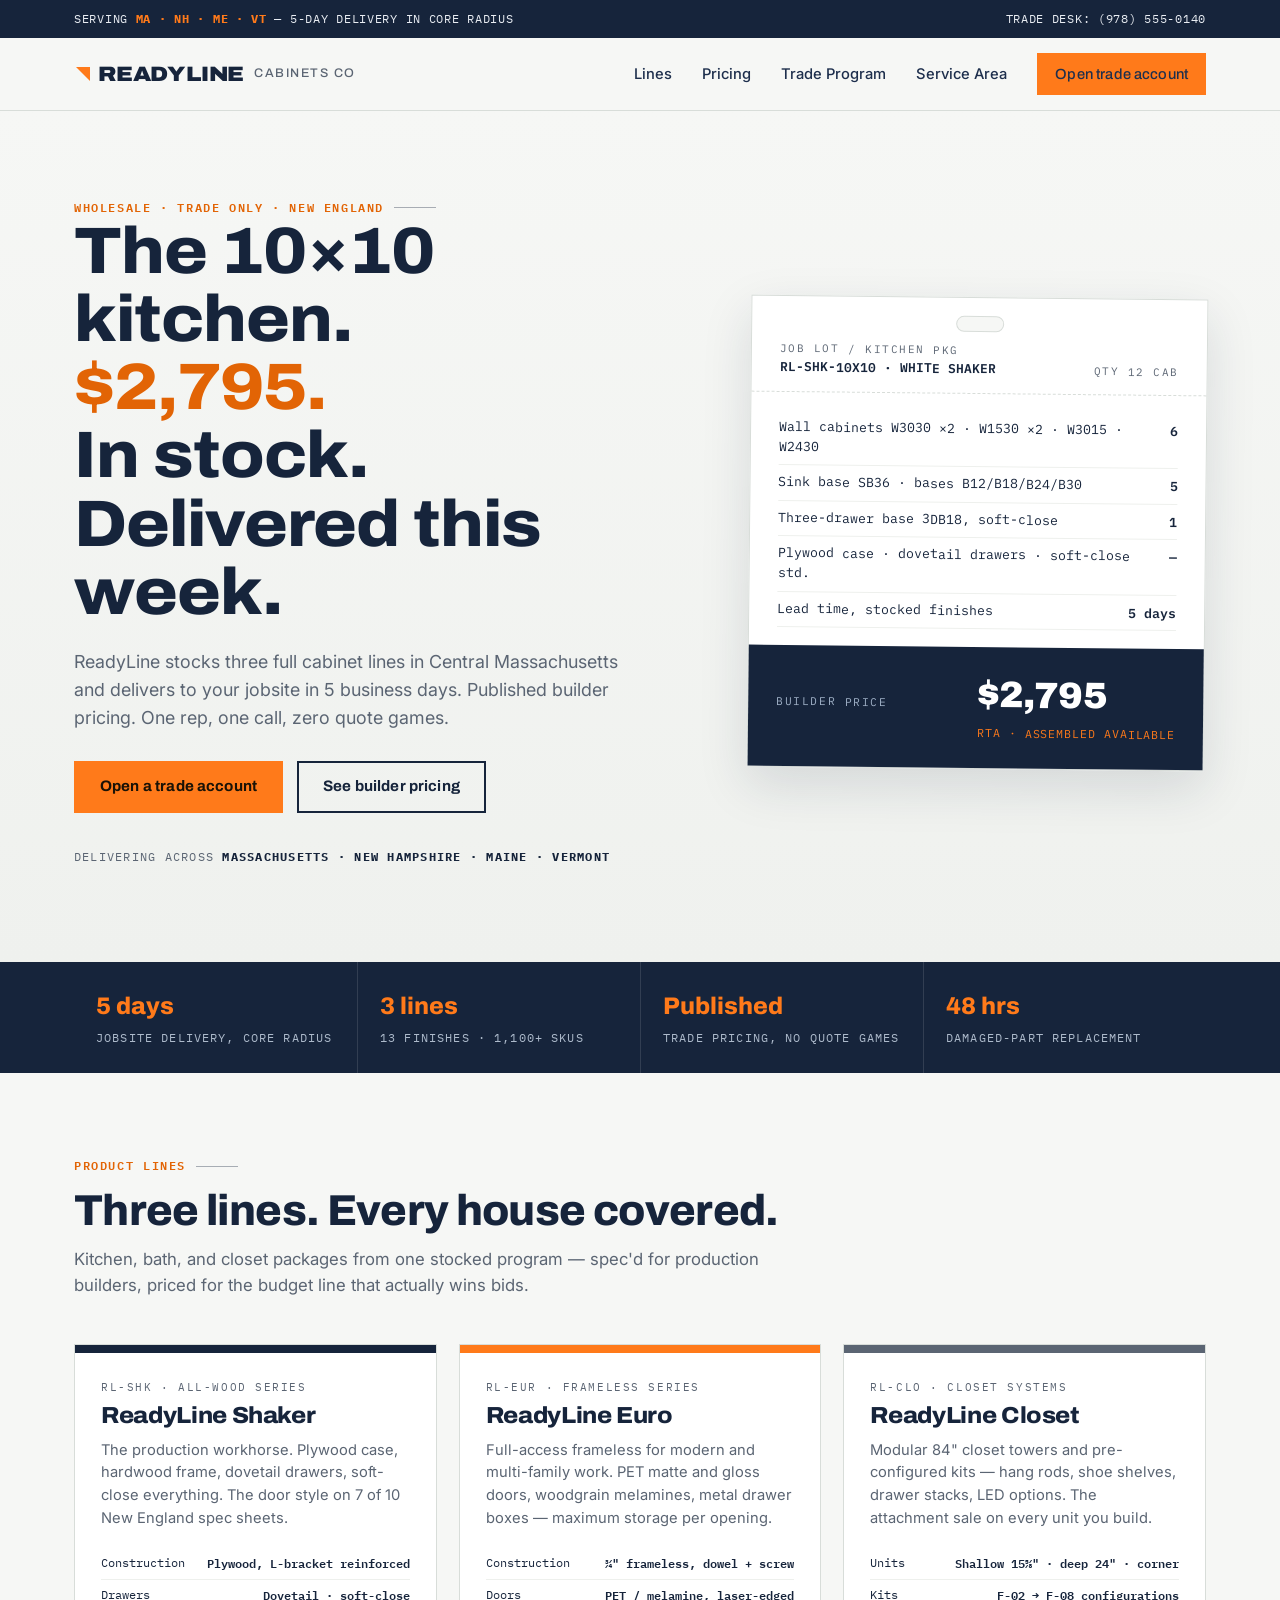
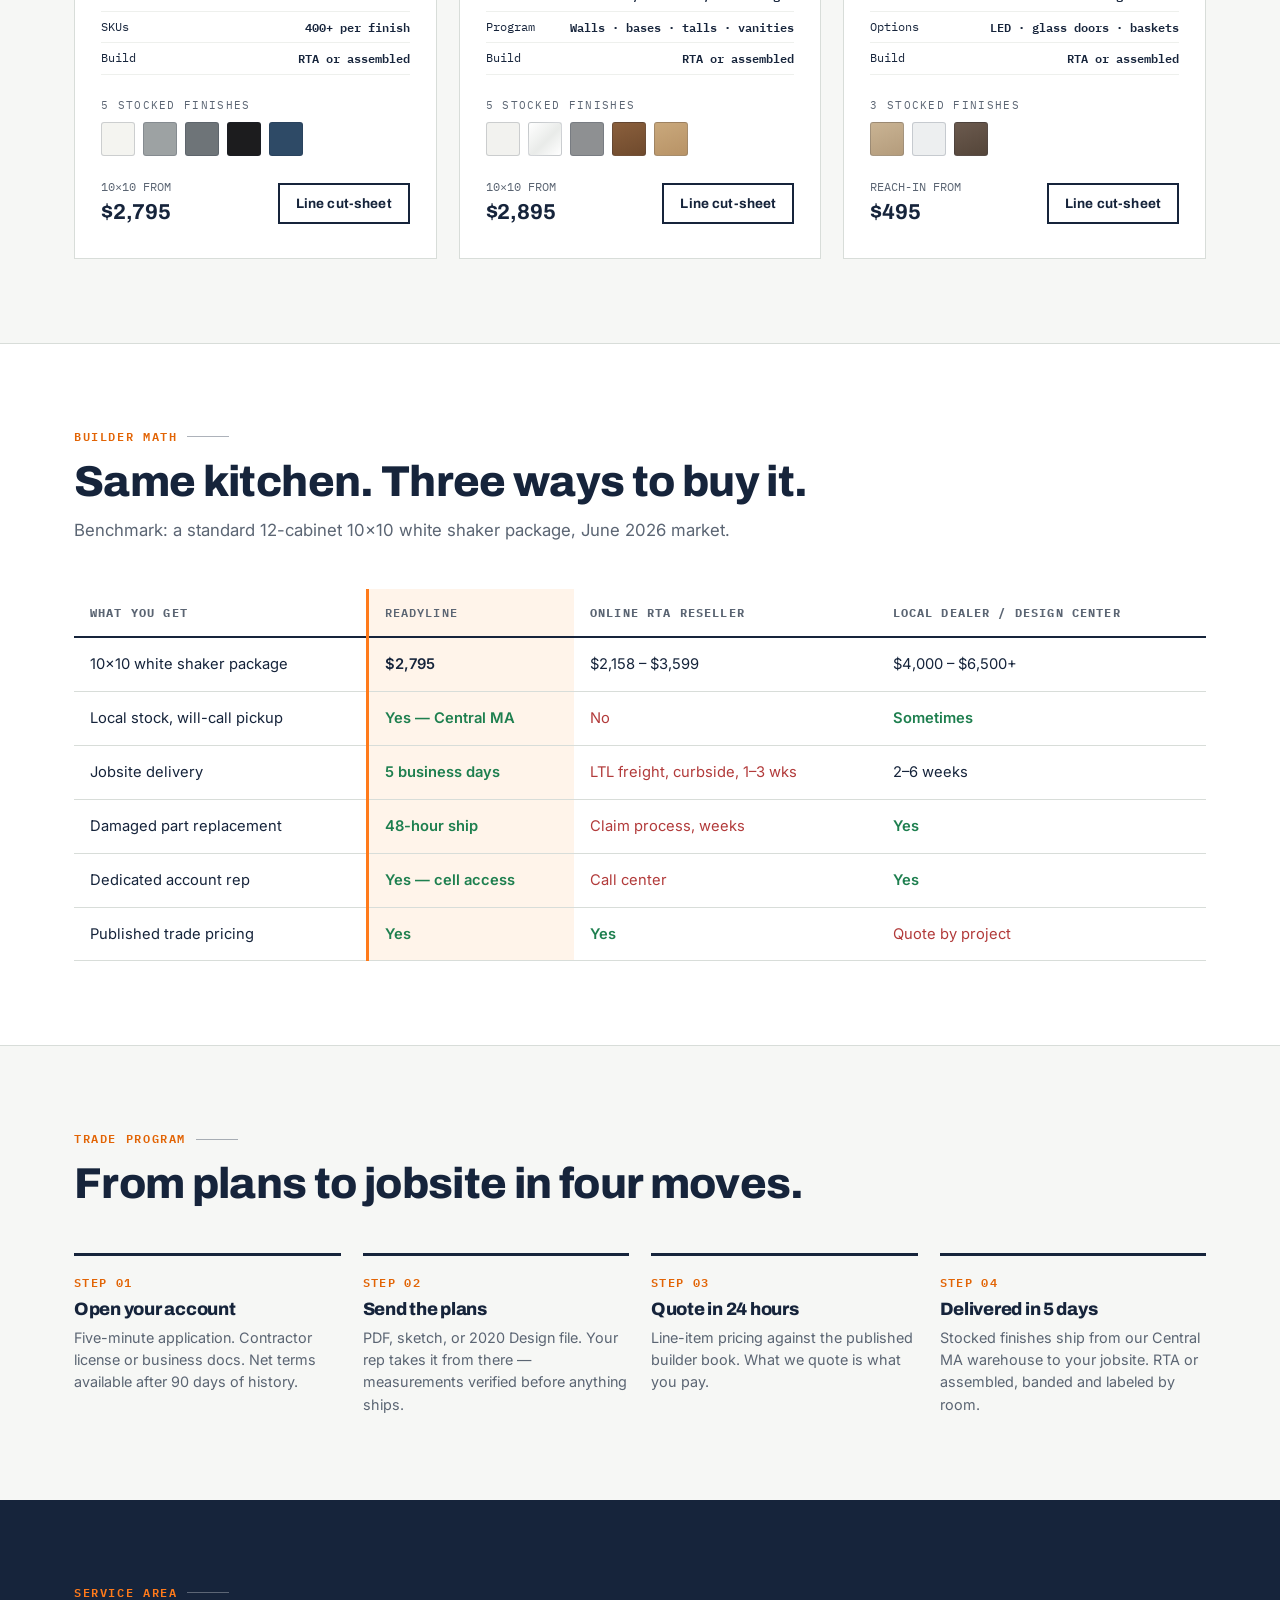
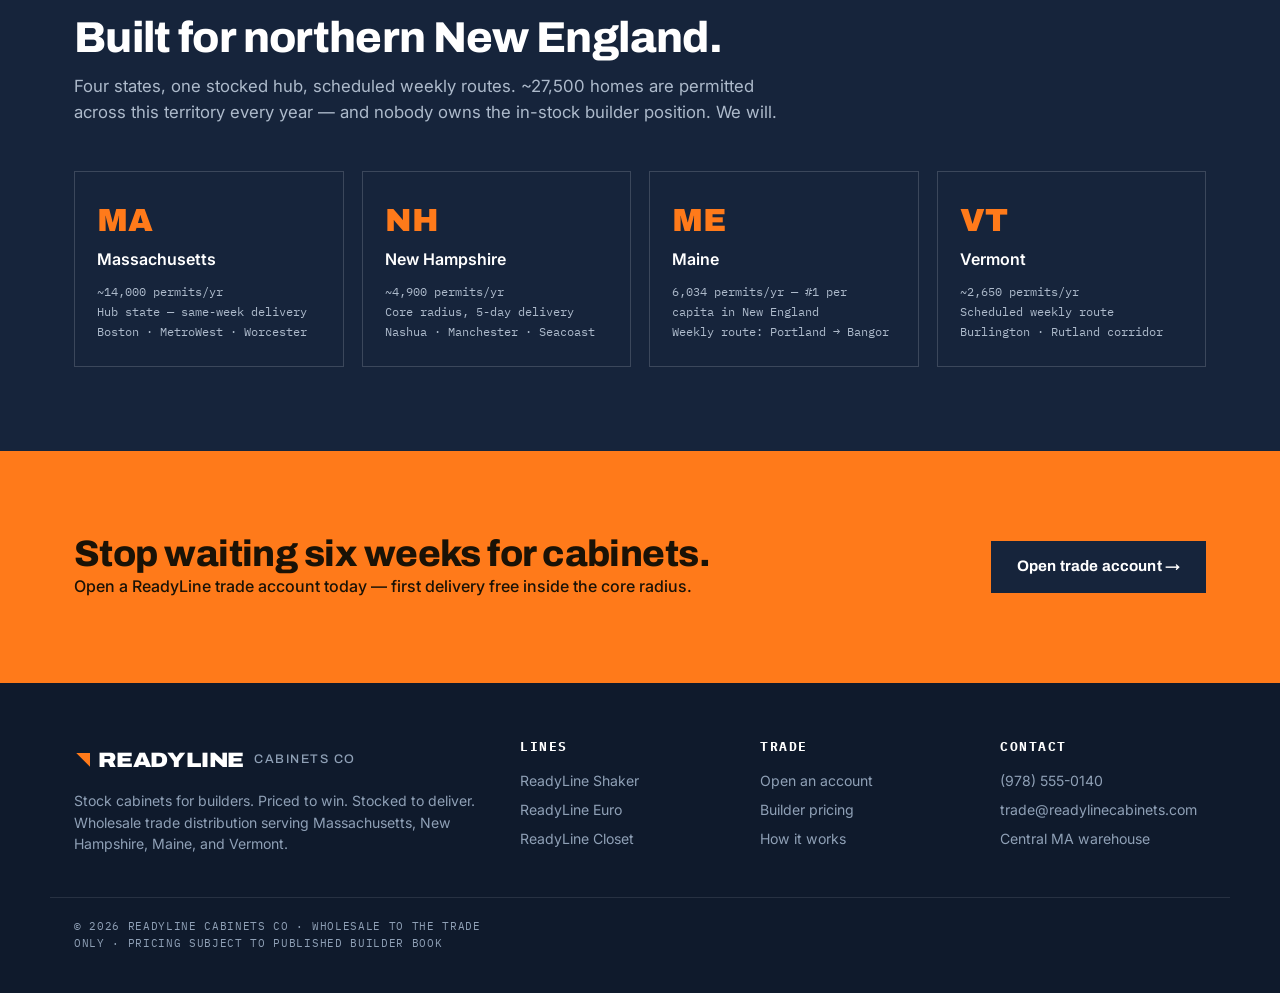
==== index.html @ 05eab41a "Add initial index.html for ReadyLine Cabinets site" ====
<!DOCTYPE html>
<html lang="en">
<head>
<meta charset="UTF-8">
<meta name="viewport" content="width=device-width, initial-scale=1.0">
<title>ReadyLine Cabinets Co — Stock Cabinets for Builders | MA · NH · ME · VT</title>
<meta name="description" content="Wholesale stock cabinets for builders and contractors. 10×10 kitchens from $2,795, in stock and delivered in 5 days across Massachusetts, New Hampshire, Maine and Vermont.">
<link rel="preconnect" href="https://fonts.googleapis.com">
<link rel="preconnect" href="https://fonts.gstatic.com" crossorigin>
<link href="https://fonts.googleapis.com/css2?family=Archivo:wdth,wght@75..125,400..900&family=Inter:wght@400;500;600&family=IBM+Plex+Mono:wght@400;500;600&display=swap" rel="stylesheet">
<style>
:root{
  --ink:#16243B; --ink2:#1E2F4D; --paper:#F6F7F5; --card:#FFFFFF;
  --line:#D8DDD9; --slate:#5B6573; --accent:#FF7A1A; --accent-d:#E26405;
  --ok:#1E7F4F;
  --disp:'Archivo',sans-serif; --body:'Inter',sans-serif; --mono:'IBM Plex Mono',monospace;
}
*{margin:0;padding:0;box-sizing:border-box}
html{scroll-behavior:smooth}
body{font-family:var(--body);color:var(--ink);background:var(--paper);line-height:1.55;font-size:16px}
img{max-width:100%}
a{color:inherit}
.wrap{max-width:1180px;margin:0 auto;padding:0 24px}
.mono{font-family:var(--mono)}
.eyebrow{font-family:var(--mono);font-size:.72rem;font-weight:600;letter-spacing:.14em;text-transform:uppercase;color:var(--accent-d);display:flex;align-items:center;gap:10px}
.eyebrow::after{content:"";flex:0 0 42px;height:1px;background:var(--ink);opacity:.35}
h1,h2,h3{font-family:var(--disp);font-weight:800;line-height:1.04;letter-spacing:-.015em}
section{padding:84px 0}
.reveal{opacity:0;transform:translateY(18px);transition:opacity .6s ease,transform .6s ease}
.reveal.in{opacity:1;transform:none}
@media (prefers-reduced-motion: reduce){.reveal{opacity:1;transform:none;transition:none}}

/* ---------- utility bar ---------- */
.util{background:var(--ink);color:#E9EDF3;font-family:var(--mono);font-size:.74rem;letter-spacing:.06em}
.util .wrap{display:flex;justify-content:space-between;align-items:center;height:38px}
.util b{color:var(--accent)}
.util a{text-decoration:none}
@media(max-width:640px){.util .right{display:none}}

/* ---------- nav ---------- */
nav{position:sticky;top:0;z-index:50;background:rgba(246,247,245,.92);backdrop-filter:blur(8px);border-bottom:1px solid var(--line)}
nav .wrap{display:flex;align-items:center;justify-content:space-between;height:72px}
.logo{font-family:var(--disp);font-weight:900;font-stretch:115%;font-size:1.3rem;letter-spacing:-.01em;text-decoration:none;display:flex;align-items:center;gap:8px}
.logo .tick{width:14px;height:14px;background:var(--accent);clip-path:polygon(0 0,100% 0,100% 100%)}
.logo span{color:var(--slate);font-weight:500;font-stretch:100%;font-size:.78rem;letter-spacing:.12em;margin-left:2px}
.navlinks{display:flex;gap:30px;align-items:center}
.navlinks a{text-decoration:none;font-size:.92rem;font-weight:500;color:var(--ink2)}
.navlinks a:hover{color:var(--accent-d)}
.btn{display:inline-block;font-family:var(--disp);font-weight:700;font-size:.95rem;letter-spacing:.01em;text-decoration:none;border:none;cursor:pointer;padding:14px 26px;transition:transform .15s ease,box-shadow .15s ease}
.btn-orange{background:var(--accent);color:#1A1206}
.btn-orange:hover{background:var(--accent-d);color:#fff;transform:translateY(-1px)}
.btn-ghost{background:transparent;color:var(--ink);box-shadow:inset 0 0 0 2px var(--ink)}
.btn-ghost:hover{background:var(--ink);color:#fff}
.btn-sm{padding:10px 18px;font-size:.85rem}
@media(max-width:880px){.navlinks a:not(.btn){display:none}}

/* ---------- hero ---------- */
.hero{padding:88px 0 96px;background:
  linear-gradient(180deg,var(--paper) 0%,#EFF1EE 100%)}
.hero .wrap{display:grid;grid-template-columns:1.15fr .85fr;gap:56px;align-items:center}
.hero h1{font-size:clamp(2.5rem,5.2vw,4.1rem);font-stretch:108%}
.hero h1 .price{color:var(--accent-d);white-space:nowrap}
.hero p.lede{margin:22px 0 30px;font-size:1.12rem;color:var(--slate);max-width:34rem}
.hero .ctas{display:flex;gap:14px;flex-wrap:wrap}
.hero .states{margin-top:34px;font-family:var(--mono);font-size:.78rem;letter-spacing:.1em;color:var(--slate)}
.hero .states b{color:var(--ink)}

/* pallet tag */
.tag{background:var(--card);border:1px solid var(--line);box-shadow:0 18px 50px rgba(22,36,59,.13);position:relative;font-family:var(--mono);transform:rotate(.6deg)}
.tag::before{content:"";position:absolute;top:18px;left:50%;transform:translateX(-50%);width:46px;height:14px;border-radius:8px;background:var(--paper);border:1px solid var(--line)}
.tag .head{padding:44px 28px 14px;border-bottom:1px dashed var(--line);display:flex;justify-content:space-between;align-items:flex-end}
.tag .head .lot{font-size:.68rem;letter-spacing:.14em;color:var(--slate)}
.tag .head .sku{font-weight:600;font-size:.8rem}
.tag .bodyrows{padding:18px 28px;font-size:.82rem}
.tag .row{display:flex;justify-content:space-between;padding:7px 0;border-bottom:1px solid #EEF0ED}
.tag .row span:last-child{font-weight:600}
.tag .total{padding:20px 28px 26px;display:flex;justify-content:space-between;align-items:baseline;background:var(--ink);color:#fff}
.tag .total .lbl{font-size:.7rem;letter-spacing:.14em;color:#9FB0C6}
.tag .total .amt{font-family:var(--disp);font-weight:900;font-size:2.3rem;letter-spacing:-.02em}
.tag .total .amt small{font-family:var(--mono);font-size:.72rem;font-weight:400;color:var(--accent);display:block;text-align:right;letter-spacing:.08em}
@media(max-width:880px){.hero .wrap{grid-template-columns:1fr}.tag{transform:none;max-width:430px}}

/* ---------- trust strip ---------- */
.strip{background:var(--ink);color:#fff;padding:0}
.strip .wrap{display:grid;grid-template-columns:repeat(4,1fr)}
.strip .cell{padding:26px 22px;border-left:1px solid rgba(255,255,255,.12)}
.strip .cell:first-child{border-left:none}
.strip .num{font-family:var(--disp);font-weight:800;font-size:1.5rem;color:var(--accent)}
.strip .cap{font-family:var(--mono);font-size:.72rem;letter-spacing:.1em;color:#ADBACB;text-transform:uppercase;margin-top:4px}
@media(max-width:880px){.strip .wrap{grid-template-columns:repeat(2,1fr)}.strip .cell:nth-child(3){border-left:none}}

/* ---------- lines ---------- */
.sec-head{max-width:46rem;margin-bottom:46px}
.sec-head h2{font-size:clamp(1.9rem,3.4vw,2.7rem);margin:14px 0 12px}
.sec-head p{color:var(--slate);font-size:1.05rem}
.lines{display:grid;grid-template-columns:repeat(3,1fr);gap:22px}
.linecard{background:var(--card);border:1px solid var(--line);display:flex;flex-direction:column;transition:transform .18s ease,box-shadow .18s ease}
.linecard:hover{transform:translateY(-4px);box-shadow:0 16px 40px rgba(22,36,59,.10)}
.lc-band{height:8px}
.lc-pad{padding:26px 26px 28px;display:flex;flex-direction:column;flex:1}
.lc-code{font-family:var(--mono);font-size:.7rem;letter-spacing:.14em;color:var(--slate)}
.linecard h3{font-size:1.45rem;margin:8px 0 10px;font-stretch:106%}
.linecard p{font-size:.92rem;color:var(--slate);flex:0}
.specs{margin:18px 0 6px;font-family:var(--mono);font-size:.76rem}
.specs div{display:flex;justify-content:space-between;padding:6px 0;border-bottom:1px solid #EEF0ED}
.specs div span:last-child{font-weight:600;color:var(--ink)}
.fin-lbl{font-family:var(--mono);font-size:.68rem;letter-spacing:.12em;text-transform:uppercase;color:var(--slate);margin:16px 0 8px}
.swatches{display:flex;gap:8px;flex-wrap:wrap}
.sw{width:34px;height:34px;border-radius:3px;border:1px solid rgba(22,36,59,.18);position:relative;cursor:default}
.sw[data-n]:hover::after{content:attr(data-n);position:absolute;bottom:42px;left:50%;transform:translateX(-50%);background:var(--ink);color:#fff;font-family:var(--mono);font-size:.64rem;padding:4px 8px;white-space:nowrap;z-index:5}
.lc-foot{margin-top:auto;padding-top:22px;display:flex;justify-content:space-between;align-items:center}
.lc-from{font-family:var(--mono);font-size:.74rem;color:var(--slate)}
.lc-from b{display:block;font-family:var(--disp);font-size:1.35rem;color:var(--ink);letter-spacing:-.01em}
@media(max-width:980px){.lines{grid-template-columns:1fr;max-width:520px}}

/* ---------- compare ---------- */
.compare{background:#fff;border-top:1px solid var(--line);border-bottom:1px solid var(--line)}
table.cmp{width:100%;border-collapse:collapse;font-size:.92rem;background:var(--card)}
.cmp th,.cmp td{padding:15px 16px;text-align:left;border-bottom:1px solid var(--line)}
.cmp thead th{font-family:var(--mono);font-size:.72rem;letter-spacing:.1em;text-transform:uppercase;color:var(--slate);border-bottom:2px solid var(--ink)}
.cmp .rl{background:#FFF4EA;border-left:3px solid var(--accent);font-weight:600}
.cmp td.y{color:var(--ok);font-weight:600}
.cmp td.n{color:#B23B3B}
.cmp-scroll{overflow-x:auto}

/* ---------- steps ---------- */
.steps{display:grid;grid-template-columns:repeat(4,1fr);gap:22px}
.step{border-top:3px solid var(--ink);padding-top:18px}
.step .k{font-family:var(--mono);font-size:.72rem;letter-spacing:.12em;color:var(--accent-d);font-weight:600}
.step h3{font-size:1.12rem;margin:8px 0 8px}
.step p{font-size:.9rem;color:var(--slate)}
@media(max-width:880px){.steps{grid-template-columns:repeat(2,1fr)}}
@media(max-width:560px){.steps{grid-template-columns:1fr}}

/* ---------- service area ---------- */
.area{background:var(--ink);color:#fff}
.area .eyebrow{color:var(--accent)}
.area .eyebrow::after{background:#fff;opacity:.3}
.area .sec-head p{color:#ADBACB}
.stgrid{display:grid;grid-template-columns:repeat(4,1fr);gap:18px}
.st{border:1px solid rgba(255,255,255,.16);padding:24px 22px}
.st .ab{font-family:var(--disp);font-weight:900;font-size:2rem;color:var(--accent)}
.st .nm{font-weight:600;margin:2px 0 10px}
.st .dt{font-family:var(--mono);font-size:.74rem;color:#ADBACB;line-height:1.7}
@media(max-width:880px){.stgrid{grid-template-columns:repeat(2,1fr)}}

/* ---------- cta band ---------- */
.band{background:var(--accent);color:#1A1206}
.band .wrap{display:flex;justify-content:space-between;align-items:center;gap:30px;flex-wrap:wrap}
.band h2{font-size:clamp(1.6rem,3vw,2.3rem)}
.band p{font-weight:500}
.band .btn{background:var(--ink);color:#fff}
.band .btn:hover{background:#0D1626}

/* ---------- footer ---------- */
footer{background:#0F1A2C;color:#8FA0B6;padding:54px 0 40px;font-size:.88rem}
footer .wrap{display:grid;grid-template-columns:2fr 1fr 1fr 1fr;gap:34px}
footer .logo{color:#fff}
footer h4{color:#fff;font-size:.8rem;font-family:var(--mono);letter-spacing:.12em;text-transform:uppercase;margin-bottom:14px}
footer a{display:block;text-decoration:none;margin:7px 0}
footer a:hover{color:var(--accent)}
.foot-note{border-top:1px solid rgba(255,255,255,.1);margin-top:40px;padding-top:20px;font-family:var(--mono);font-size:.7rem;letter-spacing:.06em}
@media(max-width:880px){footer .wrap{grid-template-columns:1fr 1fr}}
</style>
</head>
<body>

<div class="util">
  <div class="wrap">
    <div>SERVING <b>MA · NH · ME · VT</b> — 5-DAY DELIVERY IN CORE RADIUS</div>
    <div class="right"><a href="tel:+19785550140">TRADE DESK: (978) 555-0140</a></div>
  </div>
</div>

<nav>
  <div class="wrap">
    <a class="logo" href="#"><span class="tick"></span>READYLINE<span>CABINETS CO</span></a>
    <div class="navlinks">
      <a href="#lines">Lines</a>
      <a href="#pricing">Pricing</a>
      <a href="#how">Trade Program</a>
      <a href="#area">Service Area</a>
      <a class="btn btn-orange btn-sm" href="#trade">Open trade account</a>
    </div>
  </div>
</nav>

<header class="hero">
  <div class="wrap">
    <div>
      <div class="eyebrow">Wholesale · Trade Only · New England</div>
      <h1>The 10×10 kitchen.<br><span class="price">$2,795.</span><br>In stock. Delivered this week.</h1>
      <p class="lede">ReadyLine stocks three full cabinet lines in Central Massachusetts and delivers to your jobsite in 5 business days. Published builder pricing. One rep, one call, zero quote games.</p>
      <div class="ctas">
        <a class="btn btn-orange" href="#trade">Open a trade account</a>
        <a class="btn btn-ghost" href="#pricing">See builder pricing</a>
      </div>
      <div class="states">DELIVERING ACROSS <b>MASSACHUSETTS · NEW HAMPSHIRE · MAINE · VERMONT</b></div>
    </div>

    <aside class="tag" aria-label="10x10 kitchen price tag">
      <div class="head">
        <div>
          <div class="lot">JOB LOT / KITCHEN PKG</div>
          <div class="sku">RL-SHK-10X10 · WHITE SHAKER</div>
        </div>
        <div class="lot">QTY 12 CAB</div>
      </div>
      <div class="bodyrows">
        <div class="row"><span>Wall cabinets W3030 ×2 · W1530 ×2 · W3015 · W2430</span><span>6</span></div>
        <div class="row"><span>Sink base SB36 · bases B12/B18/B24/B30</span><span>5</span></div>
        <div class="row"><span>Three-drawer base 3DB18, soft-close</span><span>1</span></div>
        <div class="row"><span>Plywood case · dovetail drawers · soft-close std.</span><span>—</span></div>
        <div class="row"><span>Lead time, stocked finishes</span><span>5 days</span></div>
      </div>
      <div class="total">
        <div class="lbl">BUILDER PRICE</div>
        <div class="amt">$2,795<small>RTA · ASSEMBLED AVAILABLE</small></div>
      </div>
    </aside>
  </div>
</header>

<div class="strip">
  <div class="wrap">
    <div class="cell"><div class="num">5 days</div><div class="cap">Jobsite delivery, core radius</div></div>
    <div class="cell"><div class="num">3 lines</div><div class="cap">13 finishes · 1,100+ SKUs</div></div>
    <div class="cell"><div class="num">Published</div><div class="cap">Trade pricing, no quote games</div></div>
    <div class="cell"><div class="num">48 hrs</div><div class="cap">Damaged-part replacement</div></div>
  </div>
</div>

<section id="lines">
  <div class="wrap">
    <div class="sec-head reveal">
      <div class="eyebrow">Product Lines</div>
      <h2>Three lines. Every house covered.</h2>
      <p>Kitchen, bath, and closet packages from one stocked program — spec'd for production builders, priced for the budget line that actually wins bids.</p>
    </div>
    <div class="lines">

      <article class="linecard reveal">
        <div class="lc-band" style="background:var(--ink)"></div>
        <div class="lc-pad">
          <div class="lc-code">RL-SHK · ALL-WOOD SERIES</div>
          <h3>ReadyLine Shaker</h3>
          <p>The production workhorse. Plywood case, hardwood frame, dovetail drawers, soft-close everything. The door style on 7 of 10 New England spec sheets.</p>
          <div class="specs">
            <div><span>Construction</span><span>Plywood, L-bracket reinforced</span></div>
            <div><span>Drawers</span><span>Dovetail · soft-close</span></div>
            <div><span>SKUs</span><span>400+ per finish</span></div>
            <div><span>Build</span><span>RTA or assembled</span></div>
          </div>
          <div class="fin-lbl">5 stocked finishes</div>
          <div class="swatches">
            <div class="sw" data-n="White Shaker" style="background:#F4F4F0"></div>
            <div class="sw" data-n="Gray Shaker" style="background:#9DA2A3"></div>
            <div class="sw" data-n="Modern Slate" style="background:#6E7478"></div>
            <div class="sw" data-n="Onyx Black" style="background:#1C1C1E"></div>
            <div class="sw" data-n="Signature Blue" style="background:#2E4A66"></div>
          </div>
          <div class="lc-foot">
            <div class="lc-from">10×10 FROM<b>$2,795</b></div>
            <a class="btn btn-ghost btn-sm" href="#trade">Line cut-sheet</a>
          </div>
        </div>
      </article>

      <article class="linecard reveal">
        <div class="lc-band" style="background:var(--accent)"></div>
        <div class="lc-pad">
          <div class="lc-code">RL-EUR · FRAMELESS SERIES</div>
          <h3>ReadyLine Euro</h3>
          <p>Full-access frameless for modern and multi-family work. PET matte and gloss doors, woodgrain melamines, metal drawer boxes — maximum storage per opening.</p>
          <div class="specs">
            <div><span>Construction</span><span>¾" frameless, dowel + screw</span></div>
            <div><span>Doors</span><span>PET / melamine, laser-edged</span></div>
            <div><span>Program</span><span>Walls · bases · talls · vanities</span></div>
            <div><span>Build</span><span>RTA or assembled</span></div>
          </div>
          <div class="fin-lbl">5 stocked finishes</div>
          <div class="swatches">
            <div class="sw" data-n="Frost White (matte)" style="background:#F2F2EF"></div>
            <div class="sw" data-n="Glacial White (gloss)" style="background:linear-gradient(135deg,#FFFFFF 0%,#E9EBE9 55%,#FFFFFF 100%)"></div>
            <div class="sw" data-n="Stone Grey" style="background:#8E9092"></div>
            <div class="sw" data-n="Natural Walnut" style="background:linear-gradient(160deg,#8A5F3C,#6F4A2D)"></div>
            <div class="sw" data-n="White Oak" style="background:linear-gradient(160deg,#C9A87C,#B89366)"></div>
          </div>
          <div class="lc-foot">
            <div class="lc-from">10×10 FROM<b>$2,895</b></div>
            <a class="btn btn-ghost btn-sm" href="#trade">Line cut-sheet</a>
          </div>
        </div>
      </article>

      <article class="linecard reveal">
        <div class="lc-band" style="background:var(--slate)"></div>
        <div class="lc-pad">
          <div class="lc-code">RL-CLO · CLOSET SYSTEMS</div>
          <h3>ReadyLine Closet</h3>
          <p>Modular 84" closet towers and pre-configured kits — hang rods, shoe shelves, drawer stacks, LED options. The attachment sale on every unit you build.</p>
          <div class="specs">
            <div><span>Units</span><span>Shallow 15⅝" · deep 24" · corner</span></div>
            <div><span>Kits</span><span>F-02 → F-08 configurations</span></div>
            <div><span>Options</span><span>LED · glass doors · baskets</span></div>
            <div><span>Build</span><span>RTA or assembled</span></div>
          </div>
          <div class="fin-lbl">3 stocked finishes</div>
          <div class="swatches">
            <div class="sw" data-n="Beachwood" style="background:linear-gradient(160deg,#C9B393,#B49C7C)"></div>
            <div class="sw" data-n="Ice" style="background:#EDEFF0"></div>
            <div class="sw" data-n="Smokewood" style="background:linear-gradient(160deg,#6B5A4E,#544539)"></div>
          </div>
          <div class="lc-foot">
            <div class="lc-from">REACH-IN FROM<b>$495</b></div>
            <a class="btn btn-ghost btn-sm" href="#trade">Line cut-sheet</a>
          </div>
        </div>
      </article>

    </div>
  </div>
</section>

<section class="compare" id="pricing">
  <div class="wrap">
    <div class="sec-head reveal">
      <div class="eyebrow">Builder Math</div>
      <h2>Same kitchen. Three ways to buy it.</h2>
      <p>Benchmark: a standard 12-cabinet 10×10 white shaker package, June 2026 market.</p>
    </div>
    <div class="cmp-scroll reveal">
      <table class="cmp">
        <thead>
          <tr><th>What you get</th><th class="rl">ReadyLine</th><th>Online RTA reseller</th><th>Local dealer / design center</th></tr>
        </thead>
        <tbody>
          <tr><td>10×10 white shaker package</td><td class="rl">$2,795</td><td>$2,158 – $3,599</td><td>$4,000 – $6,500+</td></tr>
          <tr><td>Local stock, will-call pickup</td><td class="rl y">Yes — Central MA</td><td class="n">No</td><td class="y">Sometimes</td></tr>
          <tr><td>Jobsite delivery</td><td class="rl y">5 business days</td><td class="n">LTL freight, curbside, 1–3 wks</td><td>2–6 weeks</td></tr>
          <tr><td>Damaged part replacement</td><td class="rl y">48-hour ship</td><td class="n">Claim process, weeks</td><td class="y">Yes</td></tr>
          <tr><td>Dedicated account rep</td><td class="rl y">Yes — cell access</td><td class="n">Call center</td><td class="y">Yes</td></tr>
          <tr><td>Published trade pricing</td><td class="rl y">Yes</td><td class="y">Yes</td><td class="n">Quote by project</td></tr>
        </tbody>
      </table>
    </div>
  </div>
</section>

<section id="how">
  <div class="wrap">
    <div class="sec-head reveal">
      <div class="eyebrow">Trade Program</div>
      <h2>From plans to jobsite in four moves.</h2>
    </div>
    <div class="steps">
      <div class="step reveal"><div class="k">STEP 01</div><h3>Open your account</h3><p>Five-minute application. Contractor license or business docs. Net terms available after 90 days of history.</p></div>
      <div class="step reveal"><div class="k">STEP 02</div><h3>Send the plans</h3><p>PDF, sketch, or 2020 Design file. Your rep takes it from there — measurements verified before anything ships.</p></div>
      <div class="step reveal"><div class="k">STEP 03</div><h3>Quote in 24 hours</h3><p>Line-item pricing against the published builder book. What we quote is what you pay.</p></div>
      <div class="step reveal"><div class="k">STEP 04</div><h3>Delivered in 5 days</h3><p>Stocked finishes ship from our Central MA warehouse to your jobsite. RTA or assembled, banded and labeled by room.</p></div>
    </div>
  </div>
</section>

<section class="area" id="area">
  <div class="wrap">
    <div class="sec-head reveal">
      <div class="eyebrow">Service Area</div>
      <h2>Built for northern New England.</h2>
      <p>Four states, one stocked hub, scheduled weekly routes. ~27,500 homes are permitted across this territory every year — and nobody owns the in-stock builder position. We will.</p>
    </div>
    <div class="stgrid">
      <div class="st reveal"><div class="ab">MA</div><div class="nm">Massachusetts</div><div class="dt">~14,000 permits/yr<br>Hub state — same-week delivery<br>Boston · MetroWest · Worcester</div></div>
      <div class="st reveal"><div class="ab">NH</div><div class="nm">New Hampshire</div><div class="dt">~4,900 permits/yr<br>Core radius, 5-day delivery<br>Nashua · Manchester · Seacoast</div></div>
      <div class="st reveal"><div class="ab">ME</div><div class="nm">Maine</div><div class="dt">6,034 permits/yr — #1 per capita in New England<br>Weekly route: Portland → Bangor</div></div>
      <div class="st reveal"><div class="ab">VT</div><div class="nm">Vermont</div><div class="dt">~2,650 permits/yr<br>Scheduled weekly route<br>Burlington · Rutland corridor</div></div>
    </div>
  </div>
</section>

<section class="band" id="trade">
  <div class="wrap">
    <div>
      <h2>Stop waiting six weeks for cabinets.</h2>
      <p>Open a ReadyLine trade account today — first delivery free inside the core radius.</p>
    </div>
    <a class="btn" href="mailto:trade@readylinecabinets.com">Open trade account →</a>
  </div>
</section>

<footer>
  <div class="wrap">
    <div>
      <a class="logo" href="#"><span class="tick"></span>READYLINE<span style="color:#8FA0B6">CABINETS CO</span></a>
      <p style="margin-top:14px;max-width:30rem">Stock cabinets for builders. Priced to win. Stocked to deliver. Wholesale trade distribution serving Massachusetts, New Hampshire, Maine, and Vermont.</p>
    </div>
    <div>
      <h4>Lines</h4>
      <a href="#lines">ReadyLine Shaker</a>
      <a href="#lines">ReadyLine Euro</a>
      <a href="#lines">ReadyLine Closet</a>
    </div>
    <div>
      <h4>Trade</h4>
      <a href="#trade">Open an account</a>
      <a href="#pricing">Builder pricing</a>
      <a href="#how">How it works</a>
    </div>
    <div>
      <h4>Contact</h4>
      <a href="tel:+19785550140">(978) 555-0140</a>
      <a href="mailto:trade@readylinecabinets.com">trade@readylinecabinets.com</a>
      <a href="#area">Central MA warehouse</a>
    </div>
  </div>
  <div class="wrap foot-note">© 2026 READYLINE CABINETS CO · WHOLESALE TO THE TRADE ONLY · PRICING SUBJECT TO PUBLISHED BUILDER BOOK</div>
</footer>

<script>
const io = new IntersectionObserver((es)=>{es.forEach(e=>{if(e.isIntersecting){e.target.classList.add('in');io.unobserve(e.target)}})},{threshold:.12});
document.querySelectorAll('.reveal').forEach(el=>io.observe(el));
</script>
</body>
  </html>
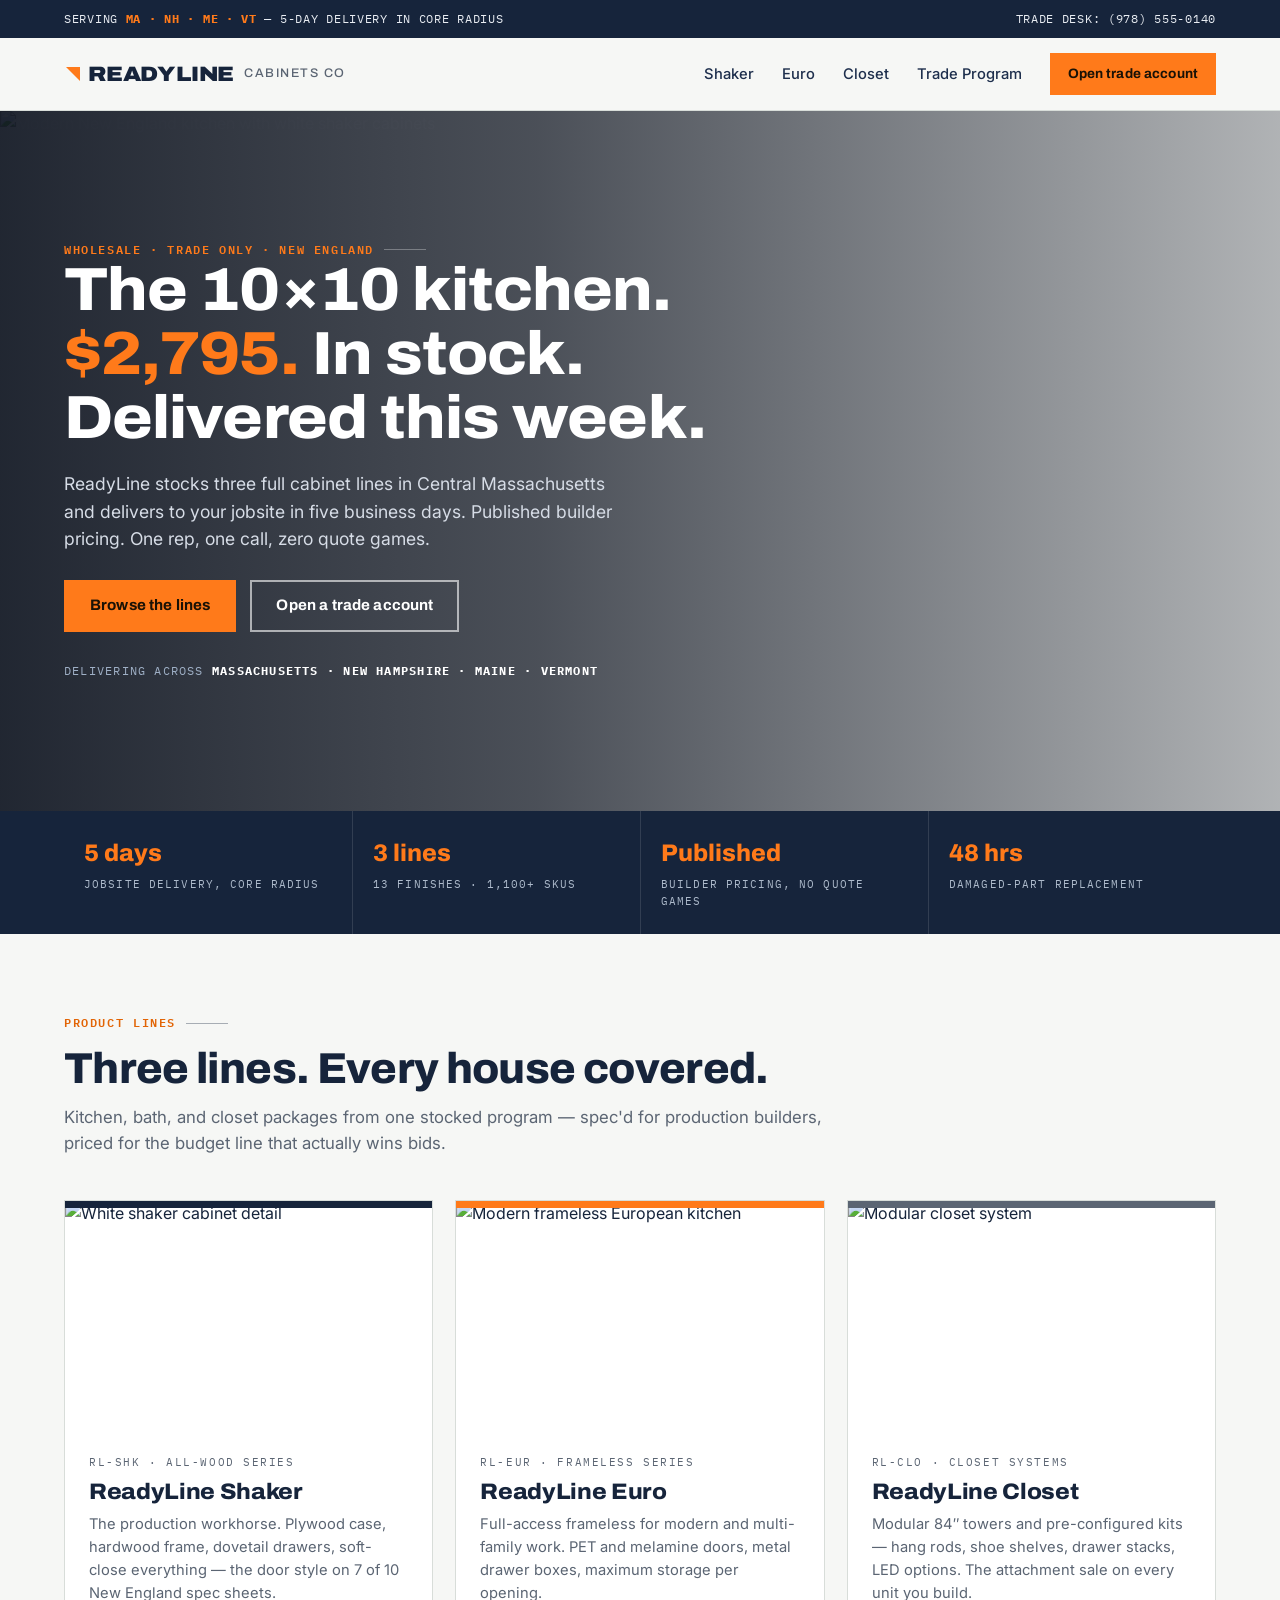
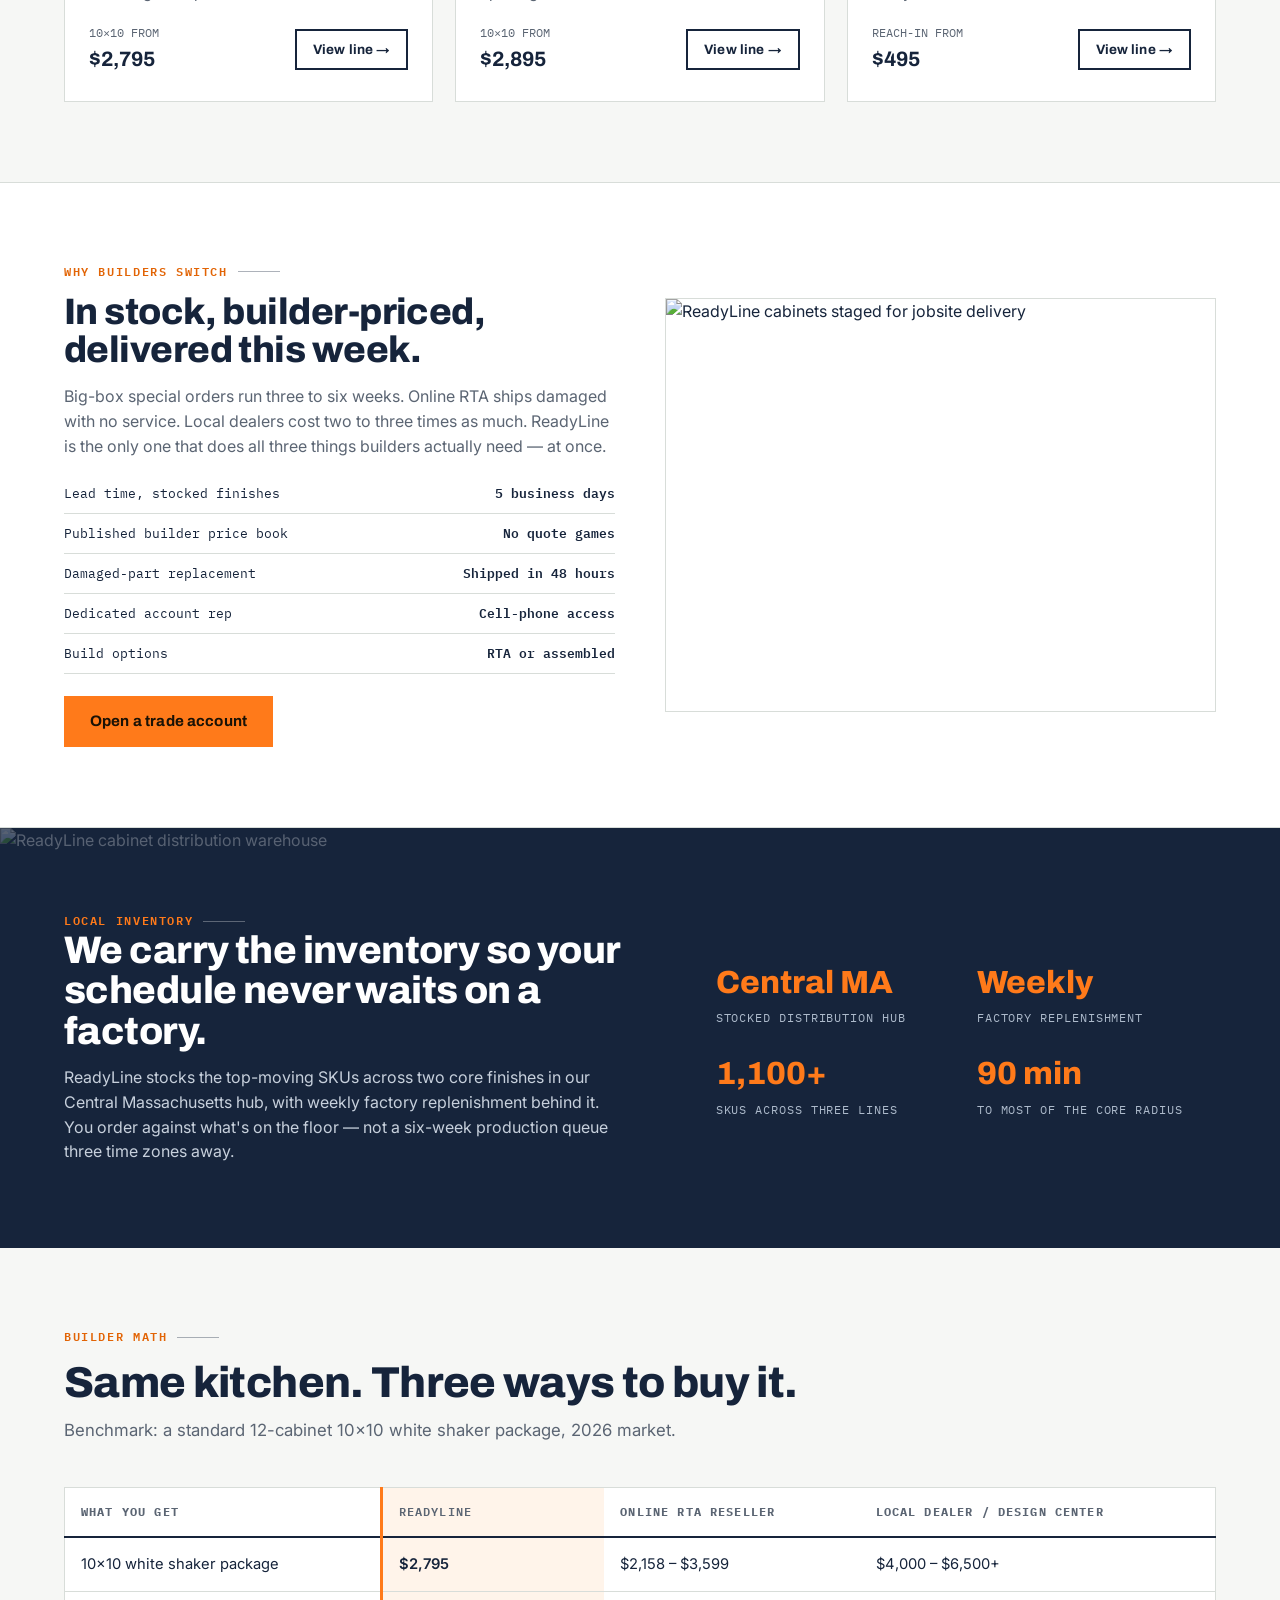
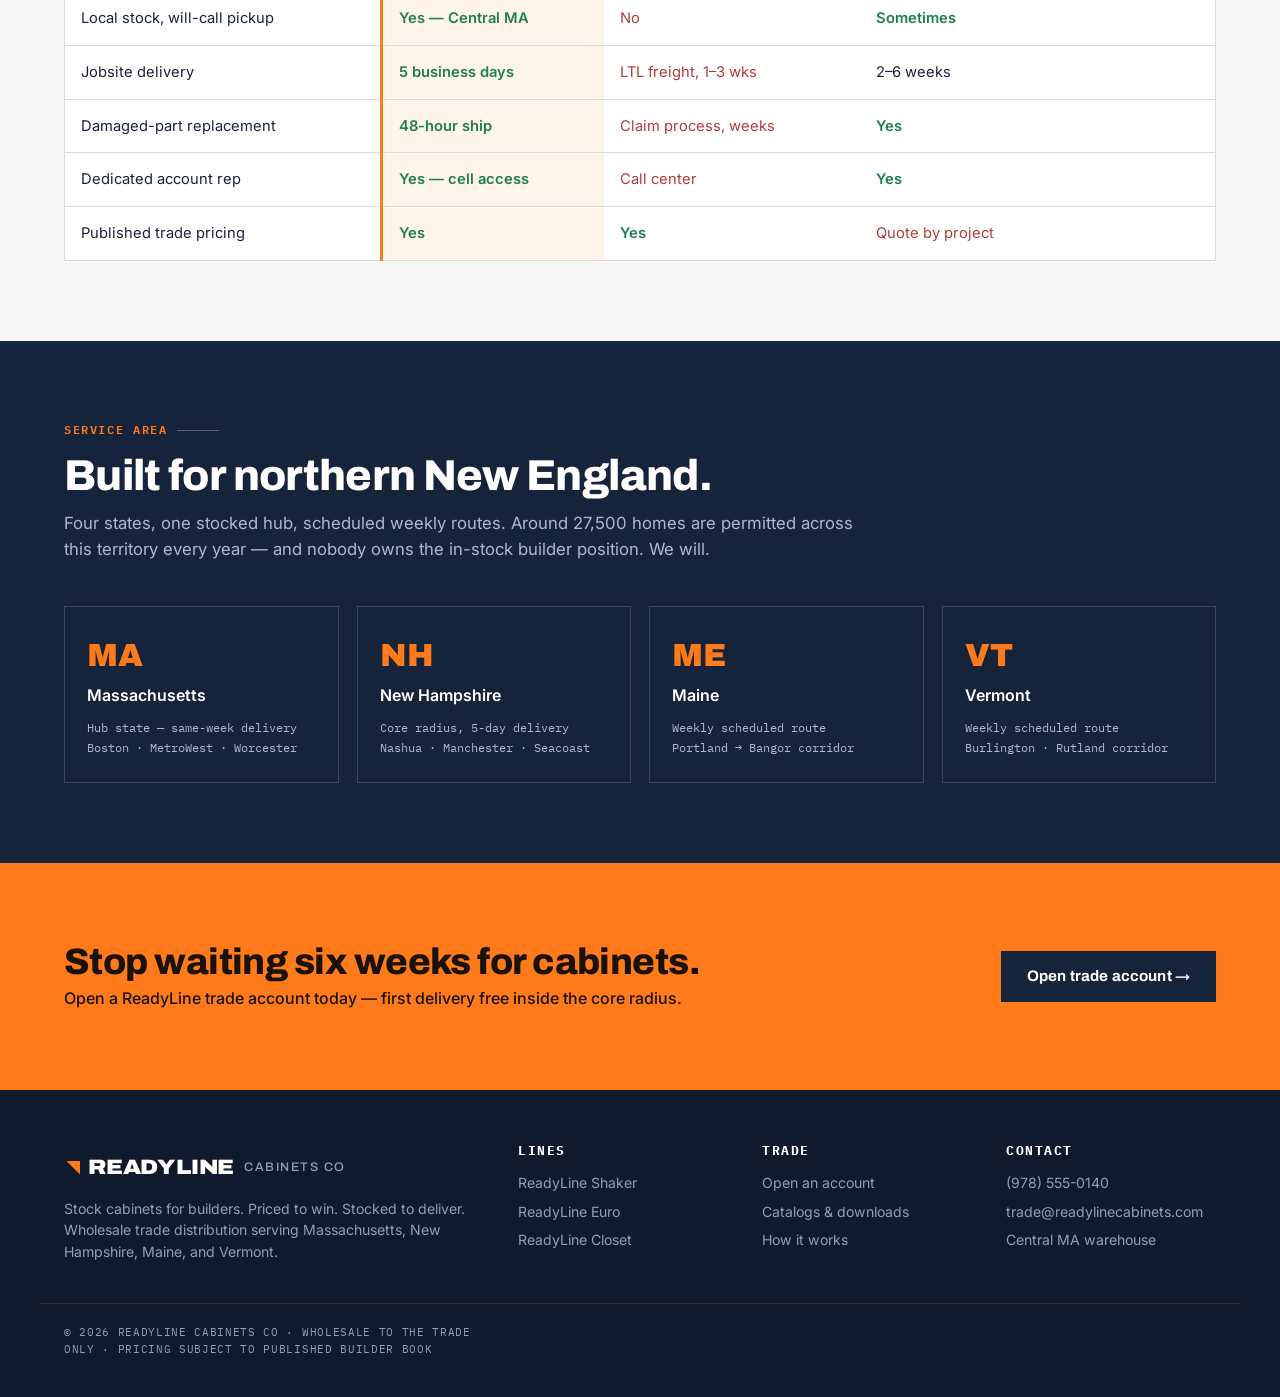
==== commit 956c5dab: "Replace single-page site with multi-page catalog home" ====
--- a/index.html
+++ b/index.html
@@ -4,220 +4,45 @@
 <meta charset="UTF-8">
 <meta name="viewport" content="width=device-width, initial-scale=1.0">
 <title>ReadyLine Cabinets Co — Stock Cabinets for Builders | MA · NH · ME · VT</title>
-<meta name="description" content="Wholesale stock cabinets for builders and contractors. 10×10 kitchens from $2,795, in stock and delivered in 5 days across Massachusetts, New Hampshire, Maine and Vermont.">
+<meta name="description" content="Wholesale stock cabinets for builders and contractors across New England. Three full lines — Shaker, Euro frameless, and modular closets — in stock and delivered in 5 days. 10×10 kitchens from $2,795.">
 <link rel="preconnect" href="https://fonts.googleapis.com">
 <link rel="preconnect" href="https://fonts.gstatic.com" crossorigin>
 <link href="https://fonts.googleapis.com/css2?family=Archivo:wdth,wght@75..125,400..900&family=Inter:wght@400;500;600&family=IBM+Plex+Mono:wght@400;500;600&display=swap" rel="stylesheet">
-<style>
-:root{
-  --ink:#16243B; --ink2:#1E2F4D; --paper:#F6F7F5; --card:#FFFFFF;
-  --line:#D8DDD9; --slate:#5B6573; --accent:#FF7A1A; --accent-d:#E26405;
-  --ok:#1E7F4F;
-  --disp:'Archivo',sans-serif; --body:'Inter',sans-serif; --mono:'IBM Plex Mono',monospace;
-}
-*{margin:0;padding:0;box-sizing:border-box}
-html{scroll-behavior:smooth}
-body{font-family:var(--body);color:var(--ink);background:var(--paper);line-height:1.55;font-size:16px}
-img{max-width:100%}
-a{color:inherit}
-.wrap{max-width:1180px;margin:0 auto;padding:0 24px}
-.mono{font-family:var(--mono)}
-.eyebrow{font-family:var(--mono);font-size:.72rem;font-weight:600;letter-spacing:.14em;text-transform:uppercase;color:var(--accent-d);display:flex;align-items:center;gap:10px}
-.eyebrow::after{content:"";flex:0 0 42px;height:1px;background:var(--ink);opacity:.35}
-h1,h2,h3{font-family:var(--disp);font-weight:800;line-height:1.04;letter-spacing:-.015em}
-section{padding:84px 0}
-.reveal{opacity:0;transform:translateY(18px);transition:opacity .6s ease,transform .6s ease}
-.reveal.in{opacity:1;transform:none}
-@media (prefers-reduced-motion: reduce){.reveal{opacity:1;transform:none;transition:none}}
-
-/* ---------- utility bar ---------- */
-.util{background:var(--ink);color:#E9EDF3;font-family:var(--mono);font-size:.74rem;letter-spacing:.06em}
-.util .wrap{display:flex;justify-content:space-between;align-items:center;height:38px}
-.util b{color:var(--accent)}
-.util a{text-decoration:none}
-@media(max-width:640px){.util .right{display:none}}
-
-/* ---------- nav ---------- */
-nav{position:sticky;top:0;z-index:50;background:rgba(246,247,245,.92);backdrop-filter:blur(8px);border-bottom:1px solid var(--line)}
-nav .wrap{display:flex;align-items:center;justify-content:space-between;height:72px}
-.logo{font-family:var(--disp);font-weight:900;font-stretch:115%;font-size:1.3rem;letter-spacing:-.01em;text-decoration:none;display:flex;align-items:center;gap:8px}
-.logo .tick{width:14px;height:14px;background:var(--accent);clip-path:polygon(0 0,100% 0,100% 100%)}
-.logo span{color:var(--slate);font-weight:500;font-stretch:100%;font-size:.78rem;letter-spacing:.12em;margin-left:2px}
-.navlinks{display:flex;gap:30px;align-items:center}
-.navlinks a{text-decoration:none;font-size:.92rem;font-weight:500;color:var(--ink2)}
-.navlinks a:hover{color:var(--accent-d)}
-.btn{display:inline-block;font-family:var(--disp);font-weight:700;font-size:.95rem;letter-spacing:.01em;text-decoration:none;border:none;cursor:pointer;padding:14px 26px;transition:transform .15s ease,box-shadow .15s ease}
-.btn-orange{background:var(--accent);color:#1A1206}
-.btn-orange:hover{background:var(--accent-d);color:#fff;transform:translateY(-1px)}
-.btn-ghost{background:transparent;color:var(--ink);box-shadow:inset 0 0 0 2px var(--ink)}
-.btn-ghost:hover{background:var(--ink);color:#fff}
-.btn-sm{padding:10px 18px;font-size:.85rem}
-@media(max-width:880px){.navlinks a:not(.btn){display:none}}
-
-/* ---------- hero ---------- */
-.hero{padding:88px 0 96px;background:
-  linear-gradient(180deg,var(--paper) 0%,#EFF1EE 100%)}
-.hero .wrap{display:grid;grid-template-columns:1.15fr .85fr;gap:56px;align-items:center}
-.hero h1{font-size:clamp(2.5rem,5.2vw,4.1rem);font-stretch:108%}
-.hero h1 .price{color:var(--accent-d);white-space:nowrap}
-.hero p.lede{margin:22px 0 30px;font-size:1.12rem;color:var(--slate);max-width:34rem}
-.hero .ctas{display:flex;gap:14px;flex-wrap:wrap}
-.hero .states{margin-top:34px;font-family:var(--mono);font-size:.78rem;letter-spacing:.1em;color:var(--slate)}
-.hero .states b{color:var(--ink)}
-
-/* pallet tag */
-.tag{background:var(--card);border:1px solid var(--line);box-shadow:0 18px 50px rgba(22,36,59,.13);position:relative;font-family:var(--mono);transform:rotate(.6deg)}
-.tag::before{content:"";position:absolute;top:18px;left:50%;transform:translateX(-50%);width:46px;height:14px;border-radius:8px;background:var(--paper);border:1px solid var(--line)}
-.tag .head{padding:44px 28px 14px;border-bottom:1px dashed var(--line);display:flex;justify-content:space-between;align-items:flex-end}
-.tag .head .lot{font-size:.68rem;letter-spacing:.14em;color:var(--slate)}
-.tag .head .sku{font-weight:600;font-size:.8rem}
-.tag .bodyrows{padding:18px 28px;font-size:.82rem}
-.tag .row{display:flex;justify-content:space-between;padding:7px 0;border-bottom:1px solid #EEF0ED}
-.tag .row span:last-child{font-weight:600}
-.tag .total{padding:20px 28px 26px;display:flex;justify-content:space-between;align-items:baseline;background:var(--ink);color:#fff}
-.tag .total .lbl{font-size:.7rem;letter-spacing:.14em;color:#9FB0C6}
-.tag .total .amt{font-family:var(--disp);font-weight:900;font-size:2.3rem;letter-spacing:-.02em}
-.tag .total .amt small{font-family:var(--mono);font-size:.72rem;font-weight:400;color:var(--accent);display:block;text-align:right;letter-spacing:.08em}
-@media(max-width:880px){.hero .wrap{grid-template-columns:1fr}.tag{transform:none;max-width:430px}}
-
-/* ---------- trust strip ---------- */
-.strip{background:var(--ink);color:#fff;padding:0}
-.strip .wrap{display:grid;grid-template-columns:repeat(4,1fr)}
-.strip .cell{padding:26px 22px;border-left:1px solid rgba(255,255,255,.12)}
-.strip .cell:first-child{border-left:none}
-.strip .num{font-family:var(--disp);font-weight:800;font-size:1.5rem;color:var(--accent)}
-.strip .cap{font-family:var(--mono);font-size:.72rem;letter-spacing:.1em;color:#ADBACB;text-transform:uppercase;margin-top:4px}
-@media(max-width:880px){.strip .wrap{grid-template-columns:repeat(2,1fr)}.strip .cell:nth-child(3){border-left:none}}
-
-/* ---------- lines ---------- */
-.sec-head{max-width:46rem;margin-bottom:46px}
-.sec-head h2{font-size:clamp(1.9rem,3.4vw,2.7rem);margin:14px 0 12px}
-.sec-head p{color:var(--slate);font-size:1.05rem}
-.lines{display:grid;grid-template-columns:repeat(3,1fr);gap:22px}
-.linecard{background:var(--card);border:1px solid var(--line);display:flex;flex-direction:column;transition:transform .18s ease,box-shadow .18s ease}
-.linecard:hover{transform:translateY(-4px);box-shadow:0 16px 40px rgba(22,36,59,.10)}
-.lc-band{height:8px}
-.lc-pad{padding:26px 26px 28px;display:flex;flex-direction:column;flex:1}
-.lc-code{font-family:var(--mono);font-size:.7rem;letter-spacing:.14em;color:var(--slate)}
-.linecard h3{font-size:1.45rem;margin:8px 0 10px;font-stretch:106%}
-.linecard p{font-size:.92rem;color:var(--slate);flex:0}
-.specs{margin:18px 0 6px;font-family:var(--mono);font-size:.76rem}
-.specs div{display:flex;justify-content:space-between;padding:6px 0;border-bottom:1px solid #EEF0ED}
-.specs div span:last-child{font-weight:600;color:var(--ink)}
-.fin-lbl{font-family:var(--mono);font-size:.68rem;letter-spacing:.12em;text-transform:uppercase;color:var(--slate);margin:16px 0 8px}
-.swatches{display:flex;gap:8px;flex-wrap:wrap}
-.sw{width:34px;height:34px;border-radius:3px;border:1px solid rgba(22,36,59,.18);position:relative;cursor:default}
-.sw[data-n]:hover::after{content:attr(data-n);position:absolute;bottom:42px;left:50%;transform:translateX(-50%);background:var(--ink);color:#fff;font-family:var(--mono);font-size:.64rem;padding:4px 8px;white-space:nowrap;z-index:5}
-.lc-foot{margin-top:auto;padding-top:22px;display:flex;justify-content:space-between;align-items:center}
-.lc-from{font-family:var(--mono);font-size:.74rem;color:var(--slate)}
-.lc-from b{display:block;font-family:var(--disp);font-size:1.35rem;color:var(--ink);letter-spacing:-.01em}
-@media(max-width:980px){.lines{grid-template-columns:1fr;max-width:520px}}
-
-/* ---------- compare ---------- */
-.compare{background:#fff;border-top:1px solid var(--line);border-bottom:1px solid var(--line)}
-table.cmp{width:100%;border-collapse:collapse;font-size:.92rem;background:var(--card)}
-.cmp th,.cmp td{padding:15px 16px;text-align:left;border-bottom:1px solid var(--line)}
-.cmp thead th{font-family:var(--mono);font-size:.72rem;letter-spacing:.1em;text-transform:uppercase;color:var(--slate);border-bottom:2px solid var(--ink)}
-.cmp .rl{background:#FFF4EA;border-left:3px solid var(--accent);font-weight:600}
-.cmp td.y{color:var(--ok);font-weight:600}
-.cmp td.n{color:#B23B3B}
-.cmp-scroll{overflow-x:auto}
-
-/* ---------- steps ---------- */
-.steps{display:grid;grid-template-columns:repeat(4,1fr);gap:22px}
-.step{border-top:3px solid var(--ink);padding-top:18px}
-.step .k{font-family:var(--mono);font-size:.72rem;letter-spacing:.12em;color:var(--accent-d);font-weight:600}
-.step h3{font-size:1.12rem;margin:8px 0 8px}
-.step p{font-size:.9rem;color:var(--slate)}
-@media(max-width:880px){.steps{grid-template-columns:repeat(2,1fr)}}
-@media(max-width:560px){.steps{grid-template-columns:1fr}}
-
-/* ---------- service area ---------- */
-.area{background:var(--ink);color:#fff}
-.area .eyebrow{color:var(--accent)}
-.area .eyebrow::after{background:#fff;opacity:.3}
-.area .sec-head p{color:#ADBACB}
-.stgrid{display:grid;grid-template-columns:repeat(4,1fr);gap:18px}
-.st{border:1px solid rgba(255,255,255,.16);padding:24px 22px}
-.st .ab{font-family:var(--disp);font-weight:900;font-size:2rem;color:var(--accent)}
-.st .nm{font-weight:600;margin:2px 0 10px}
-.st .dt{font-family:var(--mono);font-size:.74rem;color:#ADBACB;line-height:1.7}
-@media(max-width:880px){.stgrid{grid-template-columns:repeat(2,1fr)}}
-
-/* ---------- cta band ---------- */
-.band{background:var(--accent);color:#1A1206}
-.band .wrap{display:flex;justify-content:space-between;align-items:center;gap:30px;flex-wrap:wrap}
-.band h2{font-size:clamp(1.6rem,3vw,2.3rem)}
-.band p{font-weight:500}
-.band .btn{background:var(--ink);color:#fff}
-.band .btn:hover{background:#0D1626}
-
-/* ---------- footer ---------- */
-footer{background:#0F1A2C;color:#8FA0B6;padding:54px 0 40px;font-size:.88rem}
-footer .wrap{display:grid;grid-template-columns:2fr 1fr 1fr 1fr;gap:34px}
-footer .logo{color:#fff}
-footer h4{color:#fff;font-size:.8rem;font-family:var(--mono);letter-spacing:.12em;text-transform:uppercase;margin-bottom:14px}
-footer a{display:block;text-decoration:none;margin:7px 0}
-footer a:hover{color:var(--accent)}
-.foot-note{border-top:1px solid rgba(255,255,255,.1);margin-top:40px;padding-top:20px;font-family:var(--mono);font-size:.7rem;letter-spacing:.06em}
-@media(max-width:880px){footer .wrap{grid-template-columns:1fr 1fr}}
-</style>
+<link rel="stylesheet" href="style.css">
 </head>
 <body>
 
 <div class="util">
   <div class="wrap">
     <div>SERVING <b>MA · NH · ME · VT</b> — 5-DAY DELIVERY IN CORE RADIUS</div>
-    <div class="right"><a href="tel:+19785550140">TRADE DESK: (978) 555-0140</a></div>
+    <div class="right mono"><a href="tel:+19785550140">TRADE DESK: (978) 555-0140</a></div>
   </div>
 </div>
 
 <nav>
   <div class="wrap">
-    <a class="logo" href="#"><span class="tick"></span>READYLINE<span>CABINETS CO</span></a>
+    <a class="logo" href="index.html"><span class="tick"></span>READYLINE<span>CABINETS CO</span></a>
     <div class="navlinks">
-      <a href="#lines">Lines</a>
-      <a href="#pricing">Pricing</a>
-      <a href="#how">Trade Program</a>
-      <a href="#area">Service Area</a>
-      <a class="btn btn-orange btn-sm" href="#trade">Open trade account</a>
+      <a href="shaker.html">Shaker</a>
+      <a href="euro.html">Euro</a>
+      <a href="closet.html">Closet</a>
+      <a href="trade.html">Trade Program</a>
+      <a class="btn btn-orange btn-sm" href="trade.html#account">Open trade account</a>
     </div>
   </div>
 </nav>
 
-<header class="hero">
-  <div class="wrap">
-    <div>
-      <div class="eyebrow">Wholesale · Trade Only · New England</div>
-      <h1>The 10×10 kitchen.<br><span class="price">$2,795.</span><br>In stock. Delivered this week.</h1>
-      <p class="lede">ReadyLine stocks three full cabinet lines in Central Massachusetts and delivers to your jobsite in 5 business days. Published builder pricing. One rep, one call, zero quote games.</p>
-      <div class="ctas">
-        <a class="btn btn-orange" href="#trade">Open a trade account</a>
-        <a class="btn btn-ghost" href="#pricing">See builder pricing</a>
-      </div>
-      <div class="states">DELIVERING ACROSS <b>MASSACHUSETTS · NEW HAMPSHIRE · MAINE · VERMONT</b></div>
-    </div>
-
-    <aside class="tag" aria-label="10x10 kitchen price tag">
-      <div class="head">
-        <div>
-          <div class="lot">JOB LOT / KITCHEN PKG</div>
-          <div class="sku">RL-SHK-10X10 · WHITE SHAKER</div>
-        </div>
-        <div class="lot">QTY 12 CAB</div>
-      </div>
-      <div class="bodyrows">
-        <div class="row"><span>Wall cabinets W3030 ×2 · W1530 ×2 · W3015 · W2430</span><span>6</span></div>
-        <div class="row"><span>Sink base SB36 · bases B12/B18/B24/B30</span><span>5</span></div>
-        <div class="row"><span>Three-drawer base 3DB18, soft-close</span><span>1</span></div>
-        <div class="row"><span>Plywood case · dovetail drawers · soft-close std.</span><span>—</span></div>
-        <div class="row"><span>Lead time, stocked finishes</span><span>5 days</span></div>
-      </div>
-      <div class="total">
-        <div class="lbl">BUILDER PRICE</div>
-        <div class="amt">$2,795<small>RTA · ASSEMBLED AVAILABLE</small></div>
-      </div>
-    </aside>
+<header class="hero tall">
+  <div class="bg"><img src="https://d8j0ntlcm91z4.cloudfront.net/user_3DdZ4EmGZwOFrPqo15FUIRkdeqv/hf_20260612_070051_0a064649-205c-4610-aad9-6a54bed9d961_min.webp" alt="Modern New England kitchen with white shaker cabinets"></div>
+  <div class="wrap">
+    <div class="eyebrow light">Wholesale · Trade Only · New England</div>
+    <h1>The 10×10 kitchen.<br><span class="price">$2,795.</span> In stock.<br>Delivered this week.</h1>
+    <p class="lede">ReadyLine stocks three full cabinet lines in Central Massachusetts and delivers to your jobsite in five business days. Published builder pricing. One rep, one call, zero quote games.</p>
+    <div class="ctas">
+      <a class="btn btn-orange" href="#lines">Browse the lines</a>
+      <a class="btn btn-ghost light" href="trade.html#account">Open a trade account</a>
+    </div>
+    <div class="states">DELIVERING ACROSS <b>MASSACHUSETTS · NEW HAMPSHIRE · MAINE · VERMONT</b></div>
   </div>
 </header>
 
@@ -225,7 +50,7 @@
   <div class="wrap">
     <div class="cell"><div class="num">5 days</div><div class="cap">Jobsite delivery, core radius</div></div>
     <div class="cell"><div class="num">3 lines</div><div class="cap">13 finishes · 1,100+ SKUs</div></div>
-    <div class="cell"><div class="num">Published</div><div class="cap">Trade pricing, no quote games</div></div>
+    <div class="cell"><div class="num">Published</div><div class="cap">Builder pricing, no quote games</div></div>
     <div class="cell"><div class="num">48 hrs</div><div class="cap">Damaged-part replacement</div></div>
   </div>
 </div>
@@ -239,95 +64,84 @@
     </div>
     <div class="lines">
 
-      <article class="linecard reveal">
-        <div class="lc-band" style="background:var(--ink)"></div>
+      <a class="linecard reveal" href="shaker.html">
+        <div class="pic"><span class="band" style="background:var(--ink)"></span><img src="https://d8j0ntlcm91z4.cloudfront.net/user_3DdZ4EmGZwOFrPqo15FUIRkdeqv/hf_20260612_070105_70d6ec58-5614-4452-97a3-c5f49c88b384_min.webp" alt="White shaker cabinet detail"></div>
         <div class="lc-pad">
           <div class="lc-code">RL-SHK · ALL-WOOD SERIES</div>
           <h3>ReadyLine Shaker</h3>
-          <p>The production workhorse. Plywood case, hardwood frame, dovetail drawers, soft-close everything. The door style on 7 of 10 New England spec sheets.</p>
-          <div class="specs">
-            <div><span>Construction</span><span>Plywood, L-bracket reinforced</span></div>
-            <div><span>Drawers</span><span>Dovetail · soft-close</span></div>
-            <div><span>SKUs</span><span>400+ per finish</span></div>
-            <div><span>Build</span><span>RTA or assembled</span></div>
-          </div>
-          <div class="fin-lbl">5 stocked finishes</div>
-          <div class="swatches">
-            <div class="sw" data-n="White Shaker" style="background:#F4F4F0"></div>
-            <div class="sw" data-n="Gray Shaker" style="background:#9DA2A3"></div>
-            <div class="sw" data-n="Modern Slate" style="background:#6E7478"></div>
-            <div class="sw" data-n="Onyx Black" style="background:#1C1C1E"></div>
-            <div class="sw" data-n="Signature Blue" style="background:#2E4A66"></div>
-          </div>
-          <div class="lc-foot">
-            <div class="lc-from">10×10 FROM<b>$2,795</b></div>
-            <a class="btn btn-ghost btn-sm" href="#trade">Line cut-sheet</a>
-          </div>
+          <p>The production workhorse. Plywood case, hardwood frame, dovetail drawers, soft-close everything — the door style on 7 of 10 New England spec sheets.</p>
+          <div class="lc-foot"><div class="lc-from">10×10 FROM<b>$2,795</b></div><span class="btn btn-ghost btn-sm">View line →</span></div>
         </div>
-      </article>
-
-      <article class="linecard reveal">
-        <div class="lc-band" style="background:var(--accent)"></div>
+      </a>
+
+      <a class="linecard reveal" href="euro.html">
+        <div class="pic"><span class="band" style="background:var(--accent)"></span><img src="https://d8j0ntlcm91z4.cloudfront.net/user_3DdZ4EmGZwOFrPqo15FUIRkdeqv/hf_20260612_070109_b2777bce-3a72-4df3-bc64-5500ad421192_min.webp" alt="Modern frameless European kitchen"></div>
         <div class="lc-pad">
           <div class="lc-code">RL-EUR · FRAMELESS SERIES</div>
           <h3>ReadyLine Euro</h3>
-          <p>Full-access frameless for modern and multi-family work. PET matte and gloss doors, woodgrain melamines, metal drawer boxes — maximum storage per opening.</p>
-          <div class="specs">
-            <div><span>Construction</span><span>¾" frameless, dowel + screw</span></div>
-            <div><span>Doors</span><span>PET / melamine, laser-edged</span></div>
-            <div><span>Program</span><span>Walls · bases · talls · vanities</span></div>
-            <div><span>Build</span><span>RTA or assembled</span></div>
-          </div>
-          <div class="fin-lbl">5 stocked finishes</div>
-          <div class="swatches">
-            <div class="sw" data-n="Frost White (matte)" style="background:#F2F2EF"></div>
-            <div class="sw" data-n="Glacial White (gloss)" style="background:linear-gradient(135deg,#FFFFFF 0%,#E9EBE9 55%,#FFFFFF 100%)"></div>
-            <div class="sw" data-n="Stone Grey" style="background:#8E9092"></div>
-            <div class="sw" data-n="Natural Walnut" style="background:linear-gradient(160deg,#8A5F3C,#6F4A2D)"></div>
-            <div class="sw" data-n="White Oak" style="background:linear-gradient(160deg,#C9A87C,#B89366)"></div>
-          </div>
-          <div class="lc-foot">
-            <div class="lc-from">10×10 FROM<b>$2,895</b></div>
-            <a class="btn btn-ghost btn-sm" href="#trade">Line cut-sheet</a>
-          </div>
+          <p>Full-access frameless for modern and multi-family work. PET and melamine doors, metal drawer boxes, maximum storage per opening.</p>
+          <div class="lc-foot"><div class="lc-from">10×10 FROM<b>$2,895</b></div><span class="btn btn-ghost btn-sm">View line →</span></div>
         </div>
-      </article>
-
-      <article class="linecard reveal">
-        <div class="lc-band" style="background:var(--slate)"></div>
+      </a>
+
+      <a class="linecard reveal" href="closet.html">
+        <div class="pic"><span class="band" style="background:var(--slate)"></span><img src="https://d8j0ntlcm91z4.cloudfront.net/user_3DdZ4EmGZwOFrPqo15FUIRkdeqv/hf_20260612_070112_8db4b032-3765-4458-83e4-aecc714e0116_min.webp" alt="Modular closet system"></div>
         <div class="lc-pad">
           <div class="lc-code">RL-CLO · CLOSET SYSTEMS</div>
           <h3>ReadyLine Closet</h3>
-          <p>Modular 84" closet towers and pre-configured kits — hang rods, shoe shelves, drawer stacks, LED options. The attachment sale on every unit you build.</p>
-          <div class="specs">
-            <div><span>Units</span><span>Shallow 15⅝" · deep 24" · corner</span></div>
-            <div><span>Kits</span><span>F-02 → F-08 configurations</span></div>
-            <div><span>Options</span><span>LED · glass doors · baskets</span></div>
-            <div><span>Build</span><span>RTA or assembled</span></div>
-          </div>
-          <div class="fin-lbl">3 stocked finishes</div>
-          <div class="swatches">
-            <div class="sw" data-n="Beachwood" style="background:linear-gradient(160deg,#C9B393,#B49C7C)"></div>
-            <div class="sw" data-n="Ice" style="background:#EDEFF0"></div>
-            <div class="sw" data-n="Smokewood" style="background:linear-gradient(160deg,#6B5A4E,#544539)"></div>
-          </div>
-          <div class="lc-foot">
-            <div class="lc-from">REACH-IN FROM<b>$495</b></div>
-            <a class="btn btn-ghost btn-sm" href="#trade">Line cut-sheet</a>
-          </div>
+          <p>Modular 84″ towers and pre-configured kits — hang rods, shoe shelves, drawer stacks, LED options. The attachment sale on every unit you build.</p>
+          <div class="lc-foot"><div class="lc-from">REACH-IN FROM<b>$495</b></div><span class="btn btn-ghost btn-sm">View line →</span></div>
         </div>
-      </article>
-
-    </div>
-  </div>
-</section>
-
-<section class="compare" id="pricing">
+      </a>
+
+    </div>
+  </div>
+</section>
+
+<section style="background:var(--card);border-top:1px solid var(--line);border-bottom:1px solid var(--line)">
+  <div class="wrap">
+    <div class="split">
+      <div class="txt">
+        <div class="eyebrow">Why builders switch</div>
+        <h2>In stock, builder-priced, delivered this week.</h2>
+        <p>Big-box special orders run three to six weeks. Online RTA ships damaged with no service. Local dealers cost two to three times as much. ReadyLine is the only one that does all three things builders actually need — at once.</p>
+        <ul>
+          <li><span>Lead time, stocked finishes</span><span>5 business days</span></li>
+          <li><span>Published builder price book</span><span>No quote games</span></li>
+          <li><span>Damaged-part replacement</span><span>Shipped in 48 hours</span></li>
+          <li><span>Dedicated account rep</span><span>Cell-phone access</span></li>
+          <li><span>Build options</span><span>RTA or assembled</span></li>
+        </ul>
+        <a class="btn btn-orange" href="trade.html#account">Open a trade account</a>
+      </div>
+      <div class="pic"><img src="https://d8j0ntlcm91z4.cloudfront.net/user_3DdZ4EmGZwOFrPqo15FUIRkdeqv/hf_20260612_071254_918803df-6024-4a9b-b06d-b3082f75f690_min.webp" alt="ReadyLine cabinets staged for jobsite delivery"></div>
+    </div>
+  </div>
+</section>
+
+<section class="callout" style="padding:0">
+  <div class="bg"><img src="https://d8j0ntlcm91z4.cloudfront.net/user_3DdZ4EmGZwOFrPqo15FUIRkdeqv/hf_20260612_070122_a1b3f3cf-64dc-41ea-ae52-fe2a4552c727_min.webp" alt="ReadyLine cabinet distribution warehouse"></div>
+  <div class="wrap" style="padding:84px 24px">
+    <div>
+      <div class="eyebrow light">Local Inventory</div>
+      <h2>We carry the inventory so your schedule never waits on a factory.</h2>
+      <p>ReadyLine stocks the top-moving SKUs across two core finishes in our Central Massachusetts hub, with weekly factory replenishment behind it. You order against what's on the floor — not a six-week production queue three time zones away.</p>
+    </div>
+    <div class="nums">
+      <div><div class="n">Central MA</div><div class="l">Stocked distribution hub</div></div>
+      <div><div class="n">Weekly</div><div class="l">Factory replenishment</div></div>
+      <div><div class="n">1,100+</div><div class="l">SKUs across three lines</div></div>
+      <div><div class="n">90 min</div><div class="l">To most of the core radius</div></div>
+    </div>
+  </div>
+</section>
+
+<section id="pricing">
   <div class="wrap">
     <div class="sec-head reveal">
       <div class="eyebrow">Builder Math</div>
       <h2>Same kitchen. Three ways to buy it.</h2>
-      <p>Benchmark: a standard 12-cabinet 10×10 white shaker package, June 2026 market.</p>
+      <p>Benchmark: a standard 12-cabinet 10×10 white shaker package, 2026 market.</p>
     </div>
     <div class="cmp-scroll reveal">
       <table class="cmp">
@@ -337,8 +151,8 @@
         <tbody>
           <tr><td>10×10 white shaker package</td><td class="rl">$2,795</td><td>$2,158 – $3,599</td><td>$4,000 – $6,500+</td></tr>
           <tr><td>Local stock, will-call pickup</td><td class="rl y">Yes — Central MA</td><td class="n">No</td><td class="y">Sometimes</td></tr>
-          <tr><td>Jobsite delivery</td><td class="rl y">5 business days</td><td class="n">LTL freight, curbside, 1–3 wks</td><td>2–6 weeks</td></tr>
-          <tr><td>Damaged part replacement</td><td class="rl y">48-hour ship</td><td class="n">Claim process, weeks</td><td class="y">Yes</td></tr>
+          <tr><td>Jobsite delivery</td><td class="rl y">5 business days</td><td class="n">LTL freight, 1–3 wks</td><td>2–6 weeks</td></tr>
+          <tr><td>Damaged-part replacement</td><td class="rl y">48-hour ship</td><td class="n">Claim process, weeks</td><td class="y">Yes</td></tr>
           <tr><td>Dedicated account rep</td><td class="rl y">Yes — cell access</td><td class="n">Call center</td><td class="y">Yes</td></tr>
           <tr><td>Published trade pricing</td><td class="rl y">Yes</td><td class="y">Yes</td><td class="n">Quote by project</td></tr>
         </tbody>
@@ -347,78 +161,63 @@
   </div>
 </section>
 
-<section id="how">
+<section class="area">
   <div class="wrap">
     <div class="sec-head reveal">
-      <div class="eyebrow">Trade Program</div>
-      <h2>From plans to jobsite in four moves.</h2>
-    </div>
-    <div class="steps">
-      <div class="step reveal"><div class="k">STEP 01</div><h3>Open your account</h3><p>Five-minute application. Contractor license or business docs. Net terms available after 90 days of history.</p></div>
-      <div class="step reveal"><div class="k">STEP 02</div><h3>Send the plans</h3><p>PDF, sketch, or 2020 Design file. Your rep takes it from there — measurements verified before anything ships.</p></div>
-      <div class="step reveal"><div class="k">STEP 03</div><h3>Quote in 24 hours</h3><p>Line-item pricing against the published builder book. What we quote is what you pay.</p></div>
-      <div class="step reveal"><div class="k">STEP 04</div><h3>Delivered in 5 days</h3><p>Stocked finishes ship from our Central MA warehouse to your jobsite. RTA or assembled, banded and labeled by room.</p></div>
-    </div>
-  </div>
-</section>
-
-<section class="area" id="area">
-  <div class="wrap">
-    <div class="sec-head reveal">
-      <div class="eyebrow">Service Area</div>
+      <div class="eyebrow light">Service Area</div>
       <h2>Built for northern New England.</h2>
-      <p>Four states, one stocked hub, scheduled weekly routes. ~27,500 homes are permitted across this territory every year — and nobody owns the in-stock builder position. We will.</p>
+      <p>Four states, one stocked hub, scheduled weekly routes. Around 27,500 homes are permitted across this territory every year — and nobody owns the in-stock builder position. We will.</p>
     </div>
     <div class="stgrid">
-      <div class="st reveal"><div class="ab">MA</div><div class="nm">Massachusetts</div><div class="dt">~14,000 permits/yr<br>Hub state — same-week delivery<br>Boston · MetroWest · Worcester</div></div>
-      <div class="st reveal"><div class="ab">NH</div><div class="nm">New Hampshire</div><div class="dt">~4,900 permits/yr<br>Core radius, 5-day delivery<br>Nashua · Manchester · Seacoast</div></div>
-      <div class="st reveal"><div class="ab">ME</div><div class="nm">Maine</div><div class="dt">6,034 permits/yr — #1 per capita in New England<br>Weekly route: Portland → Bangor</div></div>
-      <div class="st reveal"><div class="ab">VT</div><div class="nm">Vermont</div><div class="dt">~2,650 permits/yr<br>Scheduled weekly route<br>Burlington · Rutland corridor</div></div>
-    </div>
-  </div>
-</section>
-
-<section class="band" id="trade">
+      <div class="st reveal"><div class="ab">MA</div><div class="nm">Massachusetts</div><div class="dt">Hub state — same-week delivery<br>Boston · MetroWest · Worcester</div></div>
+      <div class="st reveal"><div class="ab">NH</div><div class="nm">New Hampshire</div><div class="dt">Core radius, 5-day delivery<br>Nashua · Manchester · Seacoast</div></div>
+      <div class="st reveal"><div class="ab">ME</div><div class="nm">Maine</div><div class="dt">Weekly scheduled route<br>Portland → Bangor corridor</div></div>
+      <div class="st reveal"><div class="ab">VT</div><div class="nm">Vermont</div><div class="dt">Weekly scheduled route<br>Burlington · Rutland corridor</div></div>
+    </div>
+  </div>
+</section>
+
+<section class="band">
   <div class="wrap">
     <div>
       <h2>Stop waiting six weeks for cabinets.</h2>
       <p>Open a ReadyLine trade account today — first delivery free inside the core radius.</p>
     </div>
-    <a class="btn" href="mailto:trade@readylinecabinets.com">Open trade account →</a>
+    <a class="btn" href="trade.html#account">Open trade account →</a>
   </div>
 </section>
 
 <footer>
   <div class="wrap">
     <div>
-      <a class="logo" href="#"><span class="tick"></span>READYLINE<span style="color:#8FA0B6">CABINETS CO</span></a>
+      <a class="logo" href="index.html"><span class="tick"></span>READYLINE<span style="color:#8FA0B6">CABINETS CO</span></a>
       <p style="margin-top:14px;max-width:30rem">Stock cabinets for builders. Priced to win. Stocked to deliver. Wholesale trade distribution serving Massachusetts, New Hampshire, Maine, and Vermont.</p>
     </div>
     <div>
       <h4>Lines</h4>
-      <a href="#lines">ReadyLine Shaker</a>
-      <a href="#lines">ReadyLine Euro</a>
-      <a href="#lines">ReadyLine Closet</a>
+      <a href="shaker.html">ReadyLine Shaker</a>
+      <a href="euro.html">ReadyLine Euro</a>
+      <a href="closet.html">ReadyLine Closet</a>
     </div>
     <div>
       <h4>Trade</h4>
-      <a href="#trade">Open an account</a>
-      <a href="#pricing">Builder pricing</a>
-      <a href="#how">How it works</a>
+      <a href="trade.html#account">Open an account</a>
+      <a href="trade.html#catalogs">Catalogs &amp; downloads</a>
+      <a href="trade.html#how">How it works</a>
     </div>
     <div>
       <h4>Contact</h4>
       <a href="tel:+19785550140">(978) 555-0140</a>
       <a href="mailto:trade@readylinecabinets.com">trade@readylinecabinets.com</a>
-      <a href="#area">Central MA warehouse</a>
+      <a href="trade.html#contact">Central MA warehouse</a>
     </div>
   </div>
   <div class="wrap foot-note">© 2026 READYLINE CABINETS CO · WHOLESALE TO THE TRADE ONLY · PRICING SUBJECT TO PUBLISHED BUILDER BOOK</div>
 </footer>
 
 <script>
-const io = new IntersectionObserver((es)=>{es.forEach(e=>{if(e.isIntersecting){e.target.classList.add('in');io.unobserve(e.target)}})},{threshold:.12});
+const io=new IntersectionObserver((es)=>{es.forEach(e=>{if(e.isIntersecting){e.target.classList.add('in');io.unobserve(e.target)}})},{threshold:.12});
 document.querySelectorAll('.reveal').forEach(el=>io.observe(el));
 </script>
 </body>
-  </html>
+</html>
--- a/style.css
+++ b/style.css
@@ -0,0 +1,228 @@
+/* ReadyLine Cabinets Co — shared stylesheet
+   Brand: steel navy + safety orange + cool paper white, industrial cut-sheet aesthetic */
+:root{
+  --ink:#16243B; --ink2:#1E2F4D; --paper:#F6F7F5; --card:#FFFFFF;
+  --line:#D8DDD9; --slate:#5B6573; --accent:#FF7A1A; --accent-d:#E26405;
+  --ok:#1E7F4F; --foot:#0F1A2C; --hi:#FFF4EA;
+  --disp:'Archivo',sans-serif; --body:'Inter',sans-serif; --mono:'IBM Plex Mono',monospace;
+}
+*{margin:0;padding:0;box-sizing:border-box}
+html{scroll-behavior:smooth}
+body{font-family:var(--body);color:var(--ink);background:var(--paper);line-height:1.55;font-size:16px}
+img{max-width:100%;display:block}
+a{color:inherit;text-decoration:none}
+.wrap{max-width:1200px;margin:0 auto;padding:0 24px}
+.mono{font-family:var(--mono)}
+h1,h2,h3,h4{font-family:var(--disp);font-weight:800;line-height:1.05;letter-spacing:-.015em}
+section{padding:80px 0}
+.eyebrow{font-family:var(--mono);font-size:.72rem;font-weight:600;letter-spacing:.14em;text-transform:uppercase;color:var(--accent-d);display:flex;align-items:center;gap:10px}
+.eyebrow::after{content:"";flex:0 0 42px;height:1px;background:var(--ink);opacity:.35}
+.eyebrow.light{color:var(--accent)}
+.eyebrow.light::after{background:#fff;opacity:.3}
+.sec-head{max-width:50rem;margin-bottom:44px}
+.sec-head h2{font-size:clamp(1.9rem,3.4vw,2.7rem);margin:14px 0 12px}
+.sec-head p{color:var(--slate);font-size:1.05rem}
+.btn{display:inline-block;font-family:var(--disp);font-weight:700;font-size:.95rem;letter-spacing:.01em;cursor:pointer;border:none;padding:14px 26px;transition:transform .15s ease,background .15s ease,color .15s ease}
+.btn-orange{background:var(--accent);color:#1A1206}
+.btn-orange:hover{background:var(--accent-d);color:#fff;transform:translateY(-1px)}
+.btn-ghost{background:transparent;color:var(--ink);box-shadow:inset 0 0 0 2px var(--ink)}
+.btn-ghost:hover{background:var(--ink);color:#fff}
+.btn-ghost.light{color:#fff;box-shadow:inset 0 0 0 2px rgba(255,255,255,.6)}
+.btn-ghost.light:hover{background:#fff;color:var(--ink)}
+.btn-sm{padding:10px 18px;font-size:.85rem}
+.reveal{opacity:0;transform:translateY(18px);transition:opacity .6s ease,transform .6s ease}
+.reveal.in{opacity:1;transform:none}
+@media (prefers-reduced-motion: reduce){.reveal{opacity:1;transform:none;transition:none}}
+
+/* ---------- utility bar ---------- */
+.util{background:var(--ink);color:#E9EDF3;font-family:var(--mono);font-size:.74rem;letter-spacing:.06em}
+.util .wrap{display:flex;justify-content:space-between;align-items:center;height:38px}
+.util b{color:var(--accent)}
+@media(max-width:640px){.util .right{display:none}}
+
+/* ---------- nav ---------- */
+nav{position:sticky;top:0;z-index:50;background:rgba(246,247,245,.92);backdrop-filter:blur(8px);border-bottom:1px solid var(--line)}
+nav .wrap{display:flex;align-items:center;justify-content:space-between;height:72px}
+.logo{font-family:var(--disp);font-weight:900;font-stretch:115%;font-size:1.3rem;letter-spacing:-.01em;display:flex;align-items:center;gap:8px}
+.logo .tick{width:14px;height:14px;background:var(--accent);clip-path:polygon(0 0,100% 0,100% 100%)}
+.logo span{color:var(--slate);font-weight:500;font-stretch:100%;font-size:.78rem;letter-spacing:.12em;margin-left:2px}
+.navlinks{display:flex;gap:28px;align-items:center}
+.navlinks a:not(.btn){font-size:.92rem;font-weight:500;color:var(--ink2)}
+.navlinks a:not(.btn):hover,.navlinks a.active{color:var(--accent-d)}
+@media(max-width:920px){.navlinks a:not(.btn){display:none}}
+
+/* ---------- hero (generic) ---------- */
+.hero{position:relative;color:#fff;overflow:hidden}
+.hero .bg{position:absolute;inset:0;z-index:0}
+.hero .bg img{width:100%;height:100%;object-fit:cover}
+.hero .bg::after{content:"";position:absolute;inset:0;background:linear-gradient(90deg,rgba(15,21,33,.92) 0%,rgba(15,21,33,.74) 42%,rgba(15,21,33,.30) 100%)}
+.hero .wrap{position:relative;z-index:1;padding:96px 24px}
+.hero.tall .wrap{padding:130px 24px}
+.hero h1{font-size:clamp(2.4rem,5vw,3.8rem);font-stretch:108%;max-width:18ch}
+.hero h1 .price{color:var(--accent)}
+.hero p.lede{margin:20px 0 28px;font-size:1.1rem;color:#D6DCE6;max-width:36rem}
+.hero .ctas{display:flex;gap:14px;flex-wrap:wrap}
+.hero .states{margin-top:30px;font-family:var(--mono);font-size:.76rem;letter-spacing:.1em;color:#9FB0C6}
+.hero .states b{color:#fff}
+
+/* ---------- trust strip ---------- */
+.strip{background:var(--ink);color:#fff}
+.strip .wrap{display:grid;grid-template-columns:repeat(4,1fr)}
+.strip .cell{padding:24px 20px;border-left:1px solid rgba(255,255,255,.12)}
+.strip .cell:first-child{border-left:none}
+.strip .num{font-family:var(--disp);font-weight:800;font-size:1.5rem;color:var(--accent)}
+.strip .cap{font-family:var(--mono);font-size:.7rem;letter-spacing:.1em;color:#ADBACB;text-transform:uppercase;margin-top:4px}
+@media(max-width:760px){.strip .wrap{grid-template-columns:repeat(2,1fr)}.strip .cell:nth-child(3){border-left:none}}
+
+/* ---------- lines / cards ---------- */
+.lines{display:grid;grid-template-columns:repeat(3,1fr);gap:22px}
+.linecard{background:var(--card);border:1px solid var(--line);display:flex;flex-direction:column;transition:transform .18s ease,box-shadow .18s ease}
+.linecard:hover{transform:translateY(-4px);box-shadow:0 16px 40px rgba(22,36,59,.12)}
+.linecard .pic{aspect-ratio:16/10;overflow:hidden;position:relative}
+.linecard .pic img{width:100%;height:100%;object-fit:cover;transition:transform .4s ease}
+.linecard:hover .pic img{transform:scale(1.04)}
+.linecard .pic .band{position:absolute;left:0;top:0;height:7px;width:100%}
+.lc-pad{padding:24px 24px 26px;display:flex;flex-direction:column;flex:1}
+.lc-code{font-family:var(--mono);font-size:.7rem;letter-spacing:.14em;color:var(--slate)}
+.linecard h3{font-size:1.4rem;margin:8px 0 10px;font-stretch:106%}
+.linecard p{font-size:.92rem;color:var(--slate)}
+.lc-foot{margin-top:auto;padding-top:20px;display:flex;justify-content:space-between;align-items:center}
+.lc-from{font-family:var(--mono);font-size:.74rem;color:var(--slate)}
+.lc-from b{display:block;font-family:var(--disp);font-size:1.3rem;color:var(--ink)}
+@media(max-width:980px){.lines{grid-template-columns:1fr;max-width:520px;margin:0 auto}}
+
+/* ---------- split feature ---------- */
+.split{display:grid;grid-template-columns:1fr 1fr;gap:50px;align-items:center}
+.split.rev .txt{order:2}
+.split .pic{aspect-ratio:4/3;overflow:hidden;border:1px solid var(--line)}
+.split .pic img{width:100%;height:100%;object-fit:cover}
+.split h2{font-size:clamp(1.7rem,3vw,2.3rem);margin:12px 0 14px}
+.split p{color:var(--slate);margin-bottom:14px}
+.split ul{list-style:none;margin:16px 0 22px;font-family:var(--mono);font-size:.84rem}
+.split ul li{padding:9px 0;border-bottom:1px solid var(--line);display:flex;justify-content:space-between;gap:18px}
+.split ul li span:last-child{color:var(--ink);font-weight:600;text-align:right}
+@media(max-width:860px){.split{grid-template-columns:1fr;gap:26px}.split.rev .txt{order:0}}
+
+/* ---------- finishes ---------- */
+.fin-grid{display:grid;grid-template-columns:repeat(5,1fr);gap:18px}
+.fin{background:var(--card);border:1px solid var(--line)}
+.fin .sw{aspect-ratio:3/2;border-bottom:1px solid var(--line)}
+.fin .nm{padding:12px 14px}
+.fin .nm b{display:block;font-family:var(--disp);font-size:.98rem}
+.fin .nm small{font-family:var(--mono);font-size:.68rem;letter-spacing:.06em;color:var(--slate);text-transform:uppercase}
+@media(max-width:860px){.fin-grid{grid-template-columns:repeat(3,1fr)}}
+@media(max-width:520px){.fin-grid{grid-template-columns:repeat(2,1fr)}}
+
+/* ---------- category grid ---------- */
+.cats{display:grid;grid-template-columns:repeat(3,1fr);gap:18px}
+.cat{background:var(--card);border:1px solid var(--line);padding:22px 22px 24px;transition:border-color .15s ease}
+.cat:hover{border-color:var(--accent)}
+.cat .k{font-family:var(--mono);font-size:.68rem;letter-spacing:.12em;color:var(--accent-d);font-weight:600}
+.cat h4{font-size:1.12rem;margin:8px 0 8px}
+.cat p{font-size:.86rem;color:var(--slate)}
+.cat .skus{margin-top:12px;font-family:var(--mono);font-size:.7rem;color:var(--slate);letter-spacing:.04em}
+@media(max-width:860px){.cats{grid-template-columns:repeat(2,1fr)}}
+@media(max-width:520px){.cats{grid-template-columns:1fr}}
+
+/* ---------- spec table ---------- */
+.tbl-wrap{overflow-x:auto;border:1px solid var(--line);background:var(--card)}
+table.spec{width:100%;border-collapse:collapse;font-size:.9rem}
+.spec th,.spec td{padding:13px 16px;text-align:left;border-bottom:1px solid var(--line)}
+.spec thead th{font-family:var(--mono);font-size:.7rem;letter-spacing:.1em;text-transform:uppercase;color:var(--slate);border-bottom:2px solid var(--ink)}
+.spec td.r,.spec th.r{text-align:right;font-family:var(--mono)}
+.spec tbody tr:hover{background:var(--hi)}
+.spec tfoot td{padding:14px 16px;font-weight:700;border-top:2px solid var(--ink);font-family:var(--mono)}
+.spec tfoot td.r{color:var(--accent-d)}
+
+/* ---------- steps ---------- */
+.steps{display:grid;grid-template-columns:repeat(4,1fr);gap:22px}
+.step{border-top:3px solid var(--ink);padding-top:18px}
+.step .k{font-family:var(--mono);font-size:.72rem;letter-spacing:.12em;color:var(--accent-d);font-weight:600}
+.step h3{font-size:1.1rem;margin:8px 0 8px}
+.step p{font-size:.9rem;color:var(--slate)}
+@media(max-width:860px){.steps{grid-template-columns:repeat(2,1fr)}}
+@media(max-width:520px){.steps{grid-template-columns:1fr}}
+
+/* ---------- callout band w/ image ---------- */
+.callout{position:relative;color:#fff;overflow:hidden;background:var(--ink)}
+.callout .bg{position:absolute;inset:0;z-index:0;opacity:.28}
+.callout .bg img{width:100%;height:100%;object-fit:cover}
+.callout .wrap{position:relative;z-index:1;display:grid;grid-template-columns:1.1fr .9fr;gap:40px;align-items:center}
+.callout h2{font-size:clamp(1.8rem,3vw,2.5rem);margin-bottom:14px}
+.callout p{color:#C7D0DC;max-width:34rem}
+.callout .nums{display:grid;grid-template-columns:1fr 1fr;gap:22px}
+.callout .nums .n{font-family:var(--disp);font-weight:800;font-size:2rem;color:var(--accent)}
+.callout .nums .l{font-family:var(--mono);font-size:.72rem;letter-spacing:.08em;color:#ADBACB;text-transform:uppercase;margin-top:2px}
+@media(max-width:860px){.callout .wrap{grid-template-columns:1fr;gap:26px}}
+
+/* ---------- compare table ---------- */
+.cmp-scroll{overflow-x:auto}
+table.cmp{width:100%;border-collapse:collapse;font-size:.92rem;background:var(--card);border:1px solid var(--line)}
+.cmp th,.cmp td{padding:15px 16px;text-align:left;border-bottom:1px solid var(--line)}
+.cmp thead th{font-family:var(--mono);font-size:.72rem;letter-spacing:.1em;text-transform:uppercase;color:var(--slate);border-bottom:2px solid var(--ink)}
+.cmp .rl{background:var(--hi);border-left:3px solid var(--accent);font-weight:600}
+.cmp td.y{color:var(--ok);font-weight:600}
+.cmp td.n{color:#B23B3B}
+
+/* ---------- cta band ---------- */
+.band{background:var(--accent);color:#1A1206}
+.band .wrap{display:flex;justify-content:space-between;align-items:center;gap:30px;flex-wrap:wrap}
+.band h2{font-size:clamp(1.6rem,3vw,2.3rem)}
+.band p{font-weight:500;margin-top:4px}
+.band .btn{background:var(--ink);color:#fff}
+.band .btn:hover{background:#0D1626}
+
+/* ---------- service area ---------- */
+.area{background:var(--ink);color:#fff}
+.area .sec-head p{color:#ADBACB}
+.stgrid{display:grid;grid-template-columns:repeat(4,1fr);gap:18px}
+.st{border:1px solid rgba(255,255,255,.16);padding:24px 22px}
+.st .ab{font-family:var(--disp);font-weight:900;font-size:2rem;color:var(--accent)}
+.st .nm{font-weight:600;margin:2px 0 10px}
+.st .dt{font-family:var(--mono);font-size:.74rem;color:#ADBACB;line-height:1.7}
+@media(max-width:860px){.stgrid{grid-template-columns:repeat(2,1fr)}}
+
+/* ---------- faq ---------- */
+.faq{max-width:820px}
+.faq details{border-bottom:1px solid var(--line);padding:6px 0}
+.faq summary{cursor:pointer;font-family:var(--disp);font-weight:700;font-size:1.05rem;padding:16px 0;list-style:none;display:flex;justify-content:space-between;align-items:center}
+.faq summary::-webkit-details-marker{display:none}
+.faq summary::after{content:"+";font-family:var(--mono);color:var(--accent-d);font-size:1.3rem}
+.faq details[open] summary::after{content:"\2013"}
+.faq p{color:var(--slate);padding:0 0 18px;font-size:.95rem}
+
+/* ---------- downloads ---------- */
+.dls{display:grid;grid-template-columns:repeat(3,1fr);gap:18px}
+.dl{background:var(--card);border:1px solid var(--line);padding:22px;display:flex;flex-direction:column;gap:8px}
+.dl .ic{width:38px;height:38px;background:var(--ink);color:var(--accent);font-family:var(--mono);font-weight:600;font-size:.7rem;display:flex;align-items:center;justify-content:center}
+.dl h4{font-size:1.08rem}
+.dl p{font-size:.85rem;color:var(--slate);flex:1}
+.dl a{font-family:var(--mono);font-size:.78rem;font-weight:600;color:var(--accent-d);letter-spacing:.04em}
+@media(max-width:860px){.dls{grid-template-columns:1fr}}
+
+/* ---------- contact ---------- */
+.contact-grid{display:grid;grid-template-columns:1fr 1fr;gap:44px}
+.cform label{display:block;font-family:var(--mono);font-size:.72rem;letter-spacing:.08em;text-transform:uppercase;color:var(--slate);margin:14px 0 6px}
+.cform input,.cform textarea,.cform select{width:100%;padding:12px 14px;border:1px solid var(--line);background:var(--card);font-family:var(--body);font-size:.95rem;color:var(--ink)}
+.cform textarea{min-height:110px;resize:vertical}
+.cinfo .row{display:flex;gap:12px;padding:16px 0;border-bottom:1px solid var(--line)}
+.cinfo .row .k{font-family:var(--mono);font-size:.72rem;letter-spacing:.08em;text-transform:uppercase;color:var(--slate);width:90px;flex:0 0 90px}
+.cinfo .row .v{font-weight:500}
+@media(max-width:860px){.contact-grid{grid-template-columns:1fr;gap:26px}}
+
+/* ---------- footer ---------- */
+footer{background:var(--foot);color:#8FA0B6;padding:54px 0 38px;font-size:.88rem}
+footer .wrap{display:grid;grid-template-columns:2fr 1fr 1fr 1fr;gap:34px}
+footer .logo{color:#fff}
+footer h4{color:#fff;font-size:.8rem;font-family:var(--mono);letter-spacing:.12em;text-transform:uppercase;margin-bottom:14px}
+footer a{display:block;margin:7px 0}
+footer a:hover{color:var(--accent)}
+.foot-note{border-top:1px solid rgba(255,255,255,.1);margin-top:40px;padding-top:20px;font-family:var(--mono);font-size:.7rem;letter-spacing:.06em}
+@media(max-width:860px){footer .wrap{grid-template-columns:1fr 1fr}}
+
+/* page intro band (interior pages) */
+.pintro{background:var(--ink);color:#fff;padding:54px 0}
+.pintro .crumb{font-family:var(--mono);font-size:.72rem;letter-spacing:.1em;color:#9FB0C6;text-transform:uppercase;margin-bottom:12px}
+.pintro .crumb a:hover{color:var(--accent)}
+.pintro h1{font-size:clamp(2rem,4vw,3rem)}
+.pintro p{color:#C7D0DC;max-width:42rem;margin-top:12px}
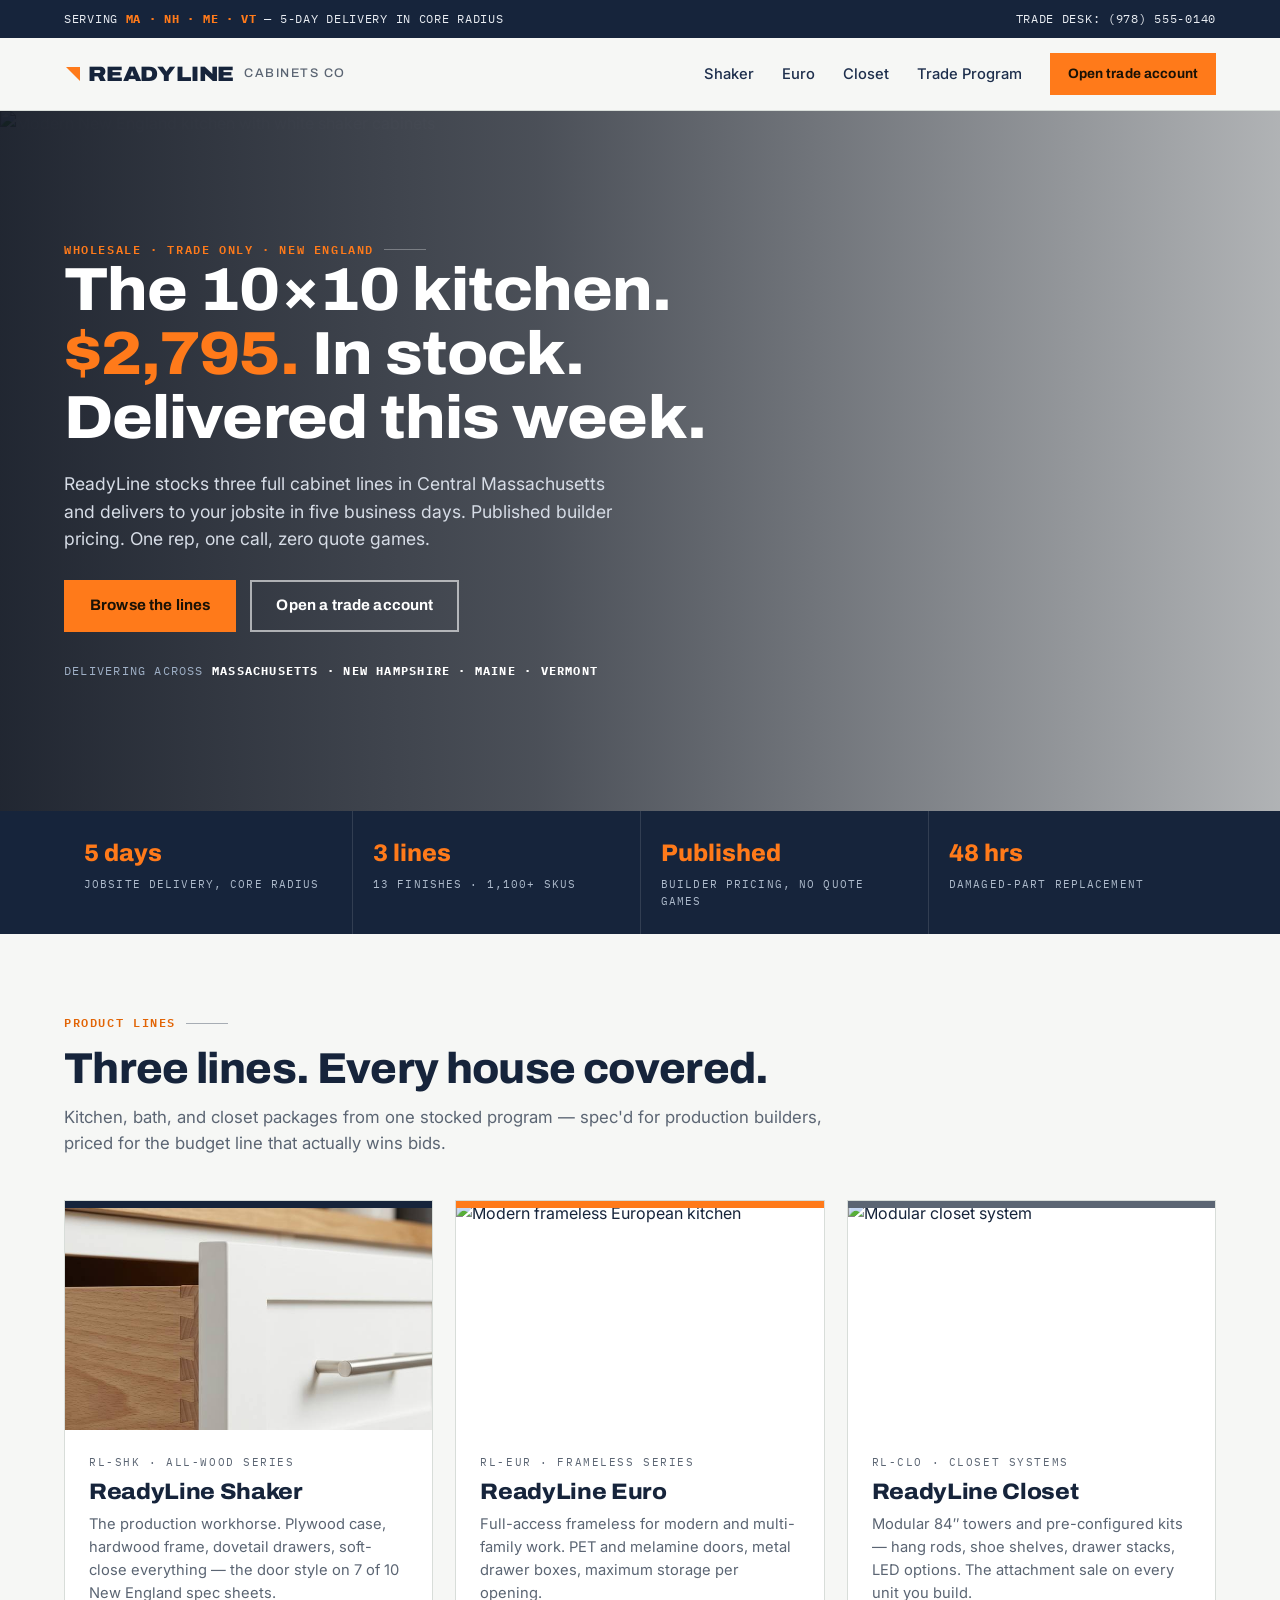
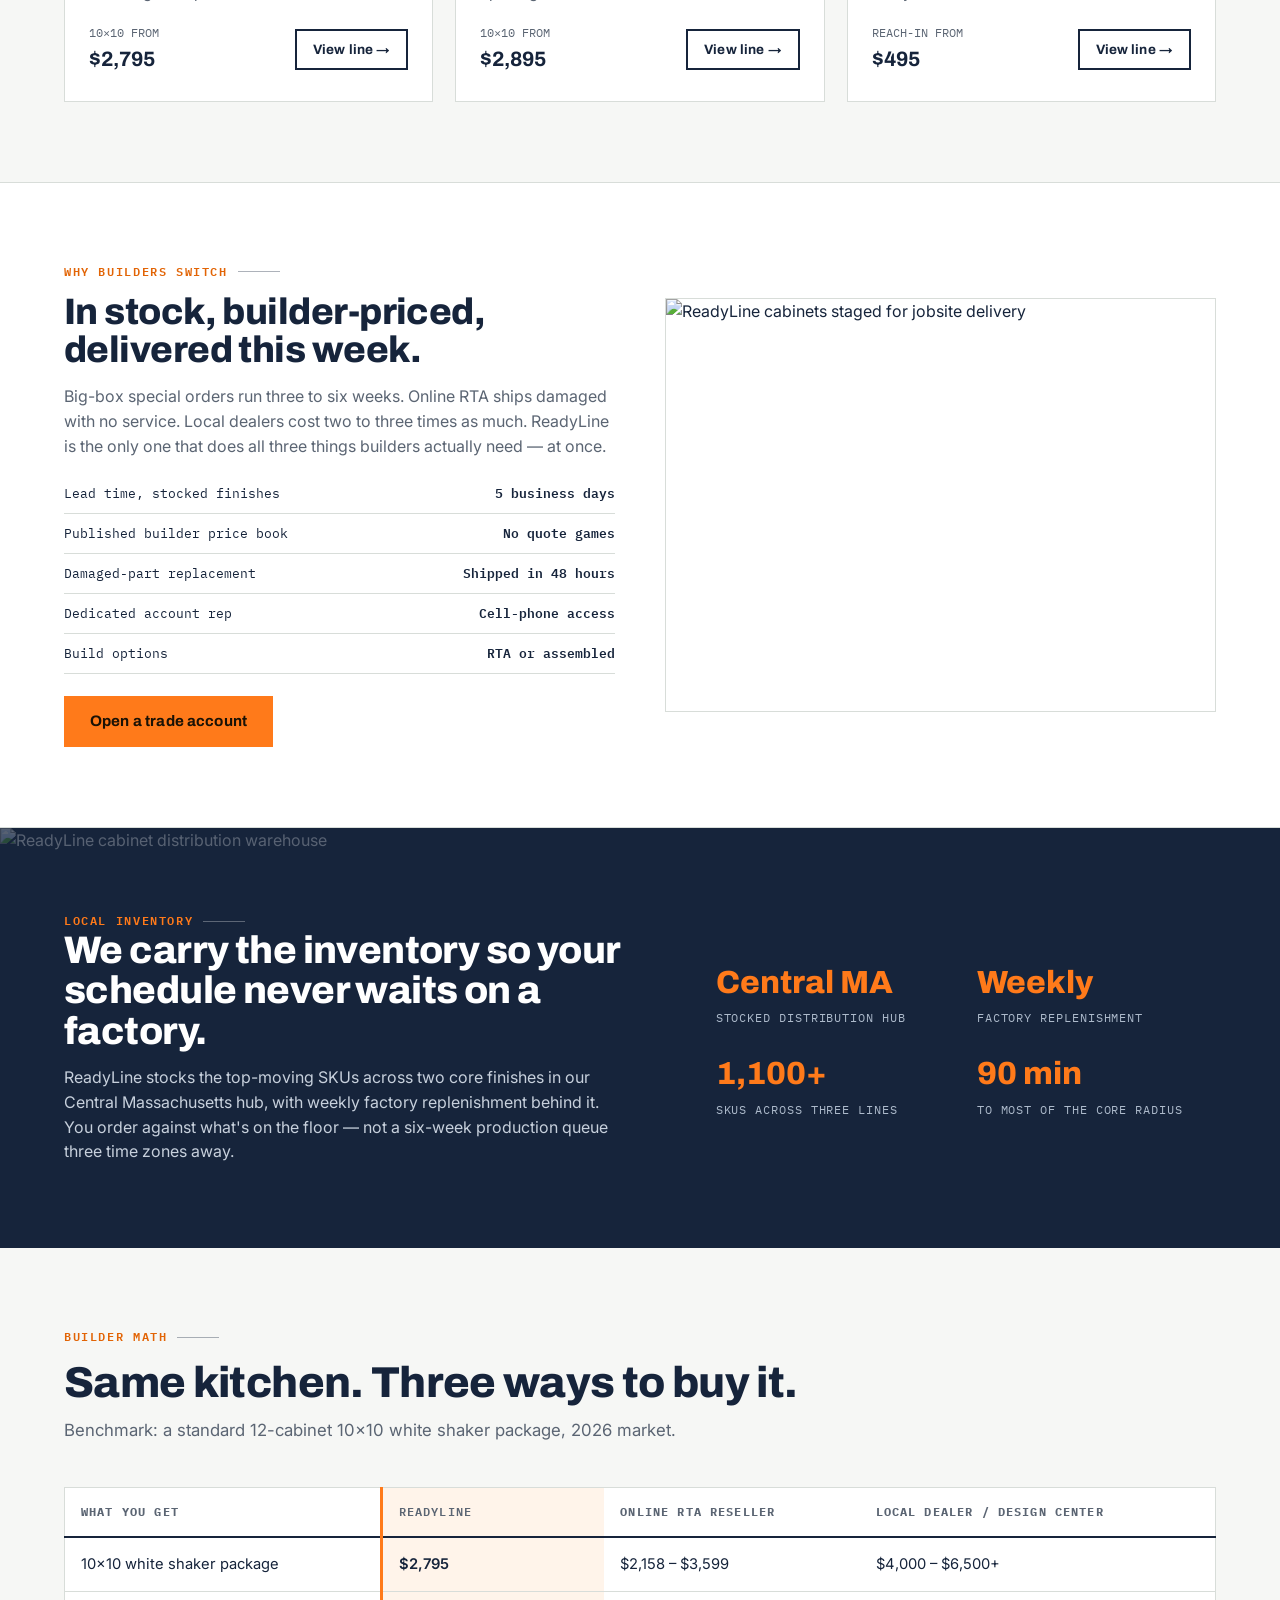
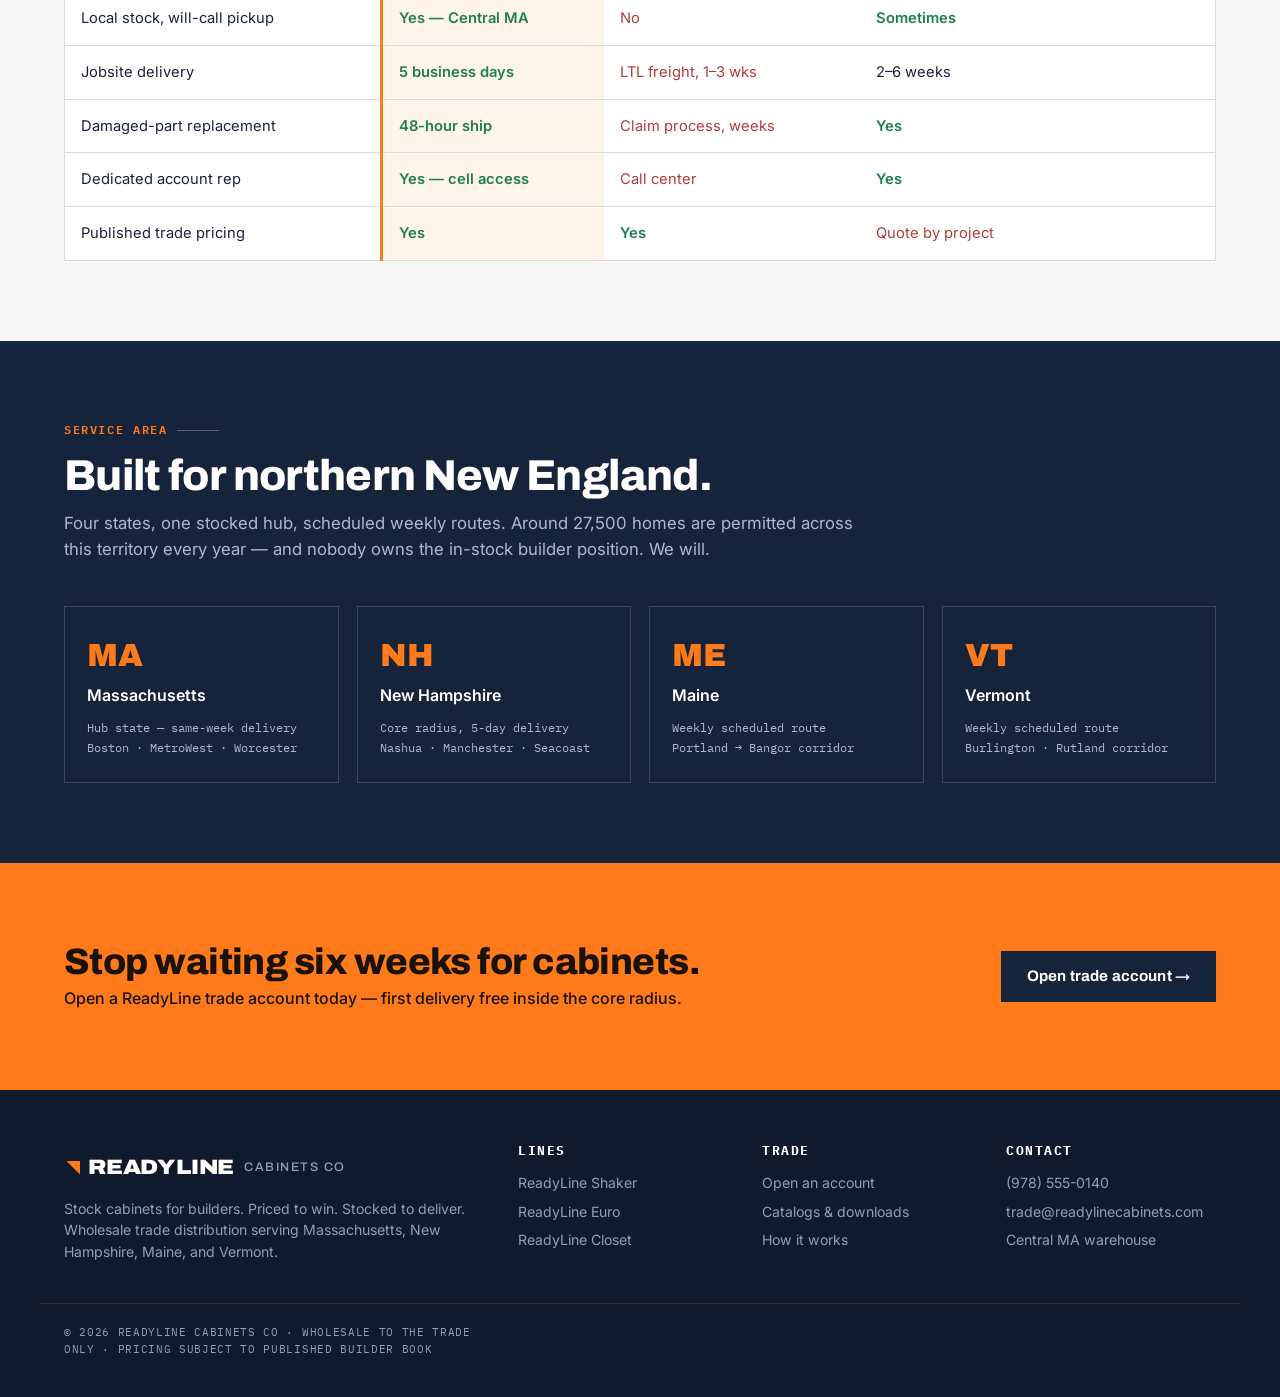
==== commit 96a1ab44: "Update image source for shaker cabinet detail" ====
--- a/index.html
+++ b/index.html
@@ -65,7 +65,7 @@
     <div class="lines">
 
       <a class="linecard reveal" href="shaker.html">
-        <div class="pic"><span class="band" style="background:var(--ink)"></span><img src="https://d8j0ntlcm91z4.cloudfront.net/user_3DdZ4EmGZwOFrPqo15FUIRkdeqv/hf_20260612_070105_70d6ec58-5614-4452-97a3-c5f49c88b384_min.webp" alt="White shaker cabinet detail"></div>
+        <div class="pic"><span class="band" style="background:var(--ink)"></span><img src="assets/drawer.svg" alt="White shaker cabinet detail"></div>
         <div class="lc-pad">
           <div class="lc-code">RL-SHK · ALL-WOOD SERIES</div>
           <h3>ReadyLine Shaker</h3>
